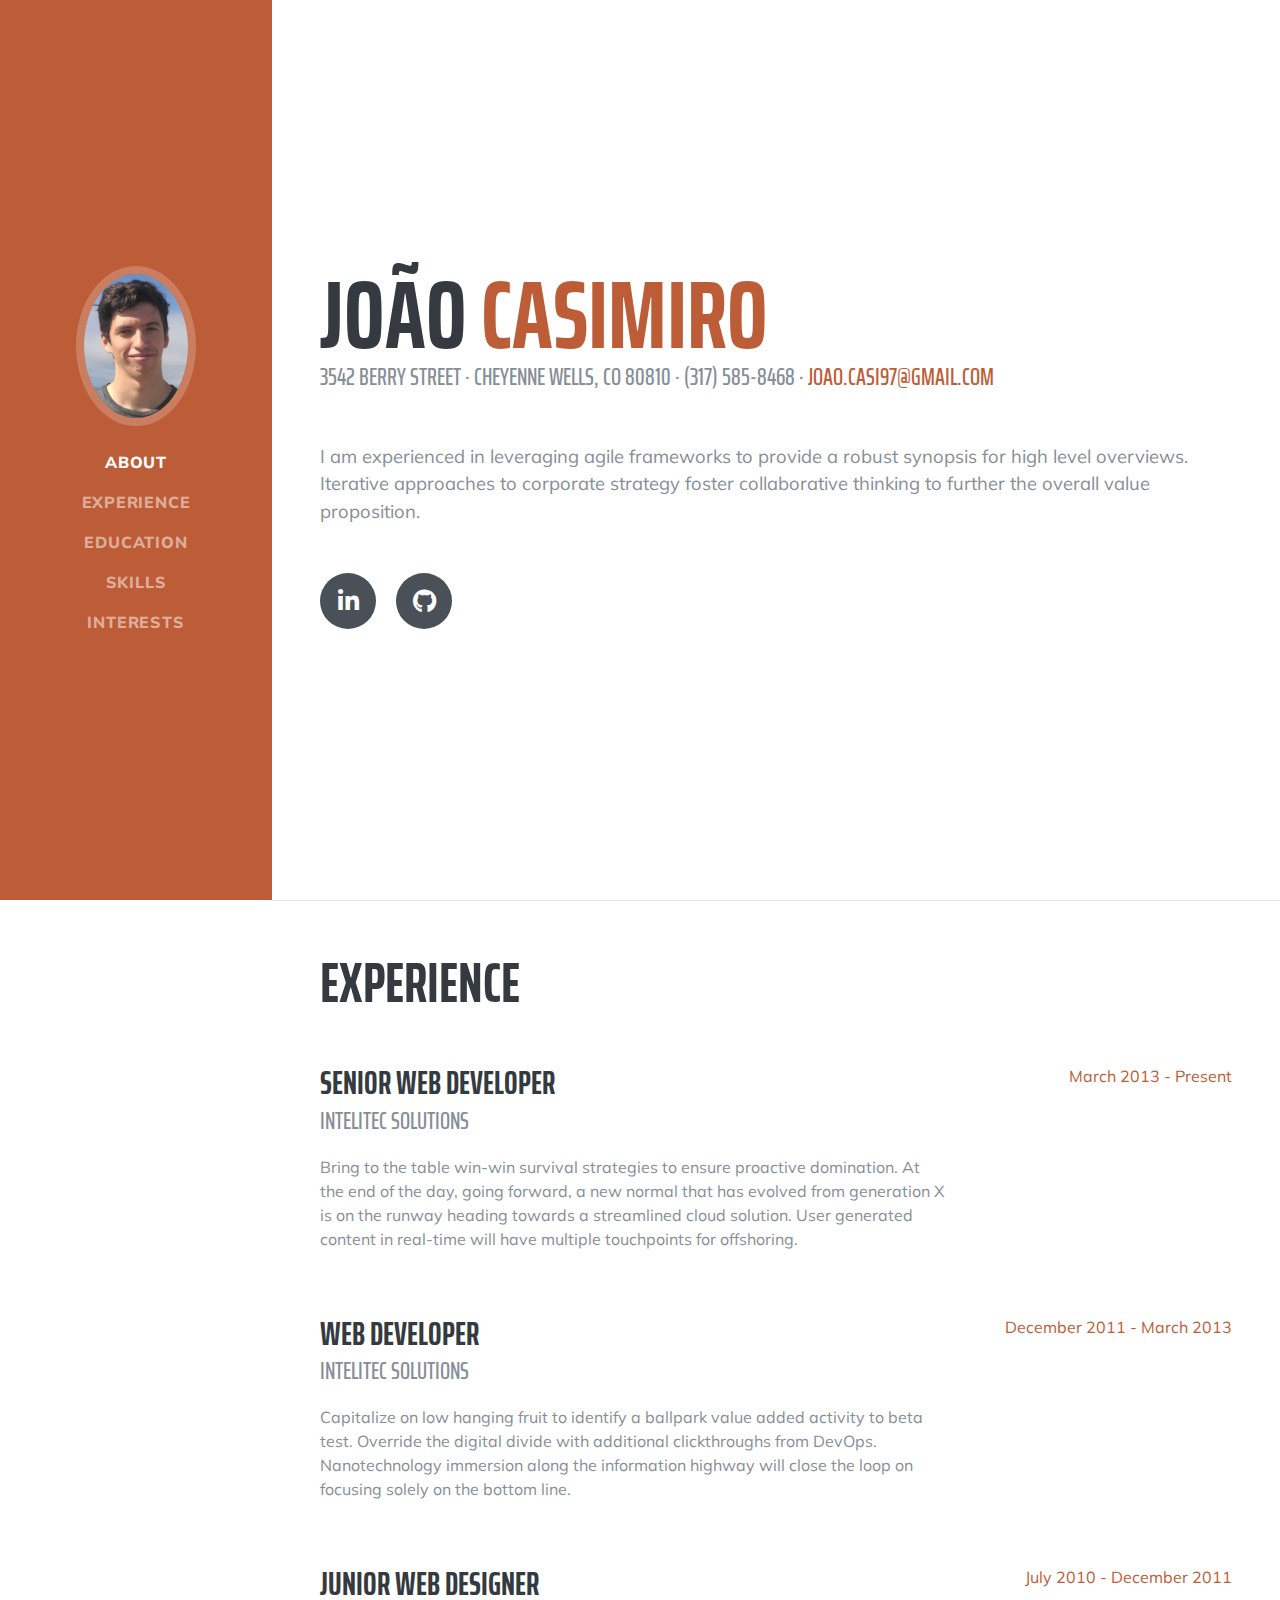
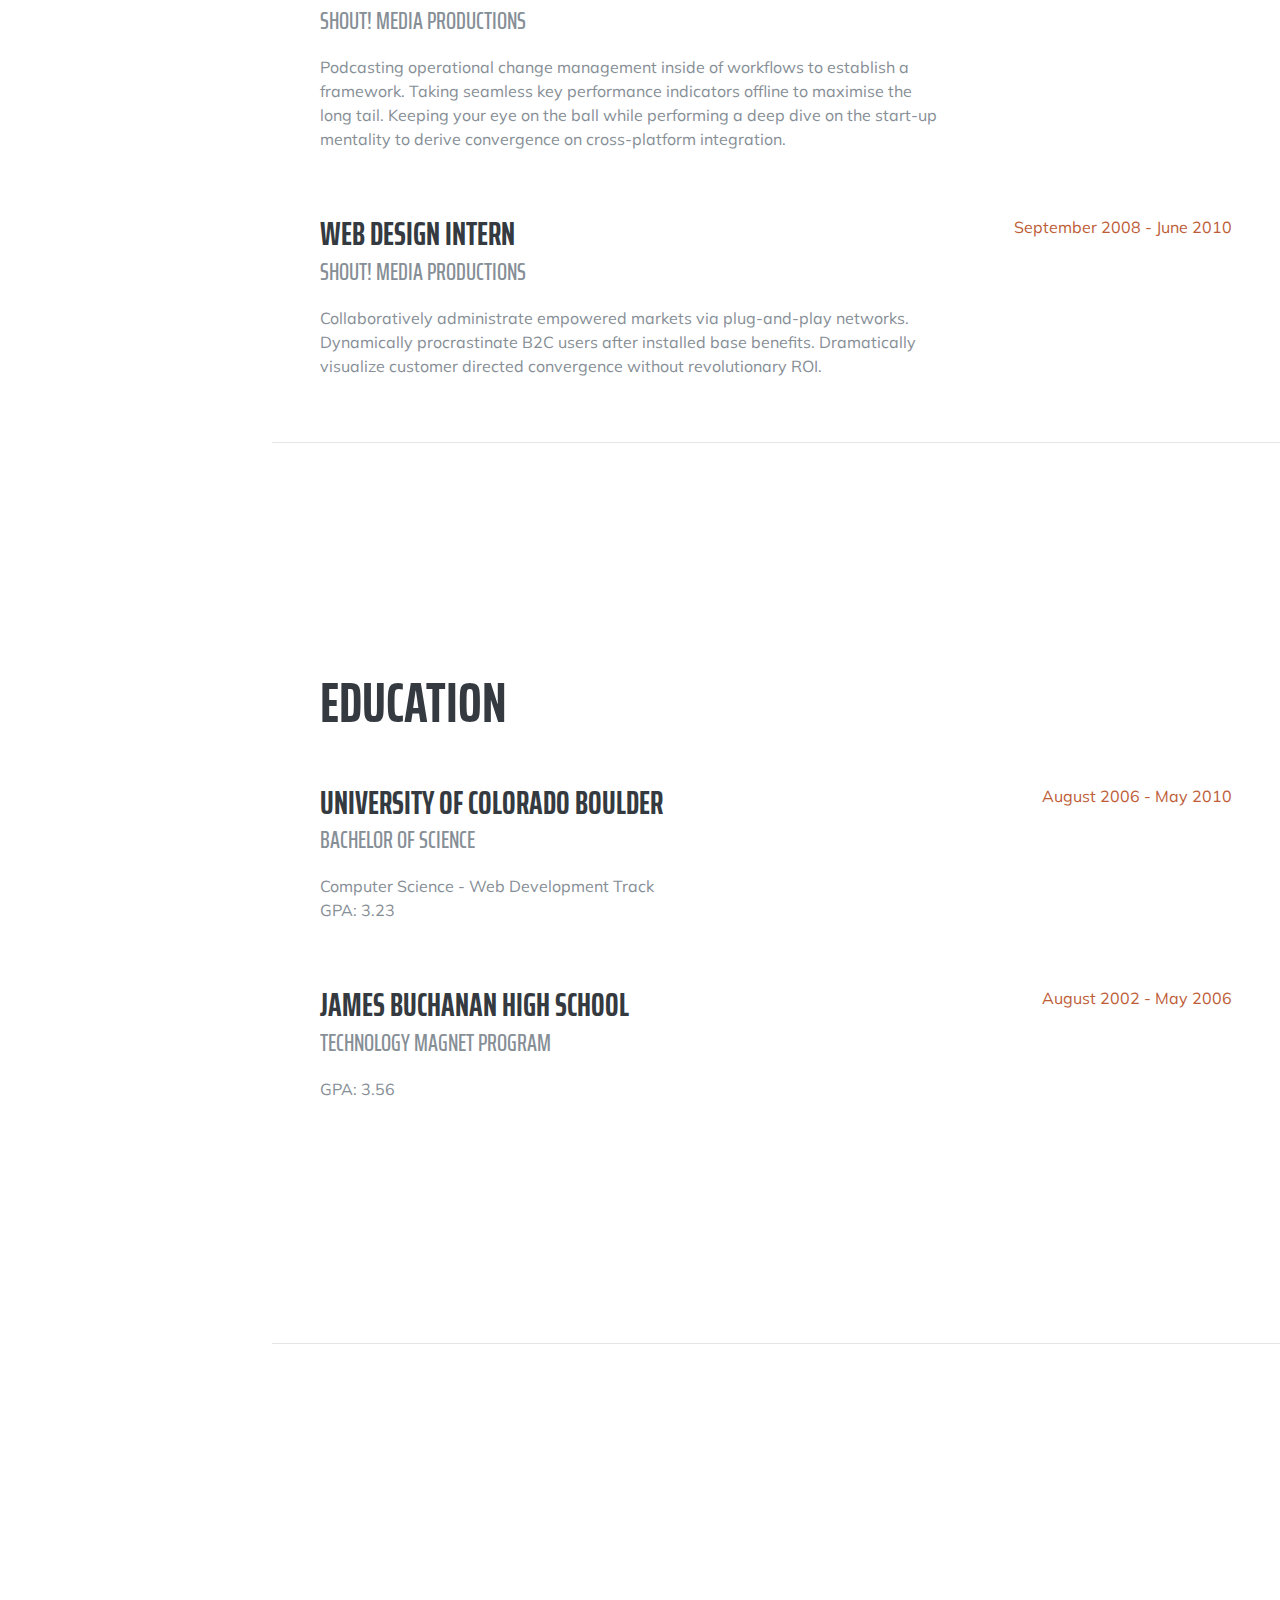
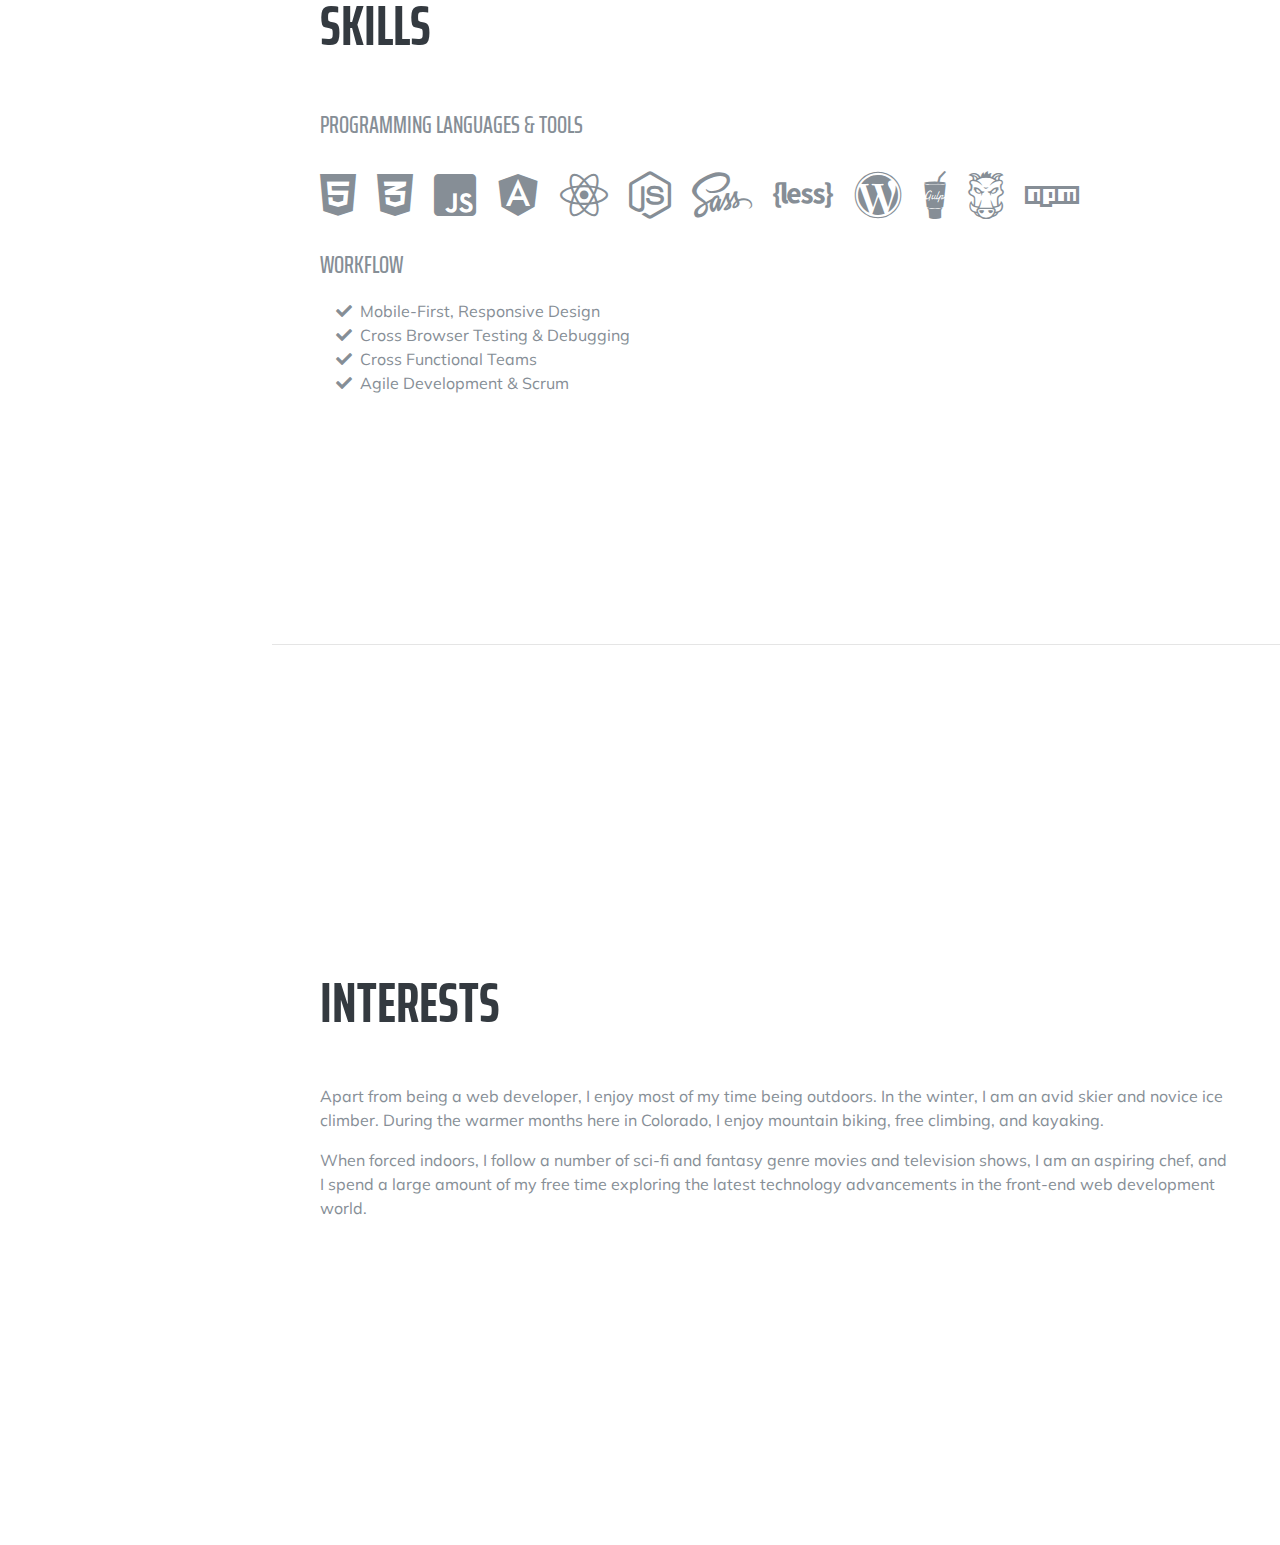
==== personalWebsite/index.html @ e72c04c9 "secçoes a manter, cores e atualizar links" ====
<!DOCTYPE html>
<html lang="en">

<head>

  <meta charset="utf-8">
  <meta name="viewport" content="width=device-width, initial-scale=1, shrink-to-fit=no">
  <meta name="description" content="Site pessoal">
  <meta name="author" content="João Casimiro">

  <title>João Casimiro</title>

  <!-- Bootstrap core CSS -->
  <link href="vendor/bootstrap/css/bootstrap.min.css" rel="stylesheet">

  <!-- Custom fonts for this template -->
  <link href="https://fonts.googleapis.com/css?family=Saira+Extra+Condensed:500,700" rel="stylesheet">
  <link href="https://fonts.googleapis.com/css?family=Muli:400,400i,800,800i" rel="stylesheet">
  <link href="vendor/fontawesome-free/css/all.min.css" rel="stylesheet">

  <!-- Custom styles for this template -->
  <link href="css/resume.css" rel="stylesheet">

</head>

<body id="page-top">

  <nav class="navbar navbar-expand-lg navbar-dark bg-primary fixed-top" id="sideNav">
    <a class="navbar-brand js-scroll-trigger" href="#page-top">
      <span class="d-block d-lg-none">João Casimiro</span>
      <span class="d-none d-lg-block">
        <img class="img-fluid img-profile rounded-circle mx-auto mb-2" src="img/profile.png" alt="imagem de perfil">
      </span>
    </a>
    <button class="navbar-toggler" type="button" data-toggle="collapse" data-target="#navbarSupportedContent" aria-controls="navbarSupportedContent" aria-expanded="false" aria-label="Toggle navigation">
      <span class="navbar-toggler-icon"></span>
    </button>
    <div class="collapse navbar-collapse" id="navbarSupportedContent">
      <ul class="navbar-nav">
        <li class="nav-item">
          <a class="nav-link js-scroll-trigger" href="#about">About</a>
        </li>
        <li class="nav-item">
          <a class="nav-link js-scroll-trigger" href="#experience">Experience</a>
        </li>
        <li class="nav-item">
          <a class="nav-link js-scroll-trigger" href="#education">Education</a>
        </li>
        <li class="nav-item">
          <a class="nav-link js-scroll-trigger" href="#skills">Skills</a>
        </li>
        <li class="nav-item">
          <a class="nav-link js-scroll-trigger" href="#interests">Interests</a>
        </li>
      </ul>
    </div>
  </nav>

  <div class="container-fluid p-0">

    <section class="resume-section p-3 p-lg-5 d-flex align-items-center" id="about">
      <div class="w-100">
        <h1 class="mb-0">João
          <span class="text-primary">Casimiro</span>
        </h1>
        <div class="subheading mb-5">3542 Berry Street · Cheyenne Wells, CO 80810 · (317) 585-8468 ·
          <a href="mailto:name@email.com">joao.casi97@gmail.com</a>
        </div>
        <p class="lead mb-5">I am experienced in leveraging agile frameworks to provide a robust synopsis for high level overviews. Iterative approaches to corporate strategy foster collaborative thinking to further the overall value proposition.</p>
        <div class="social-icons">
          <a href="https://www.linkedin.com/in/joao-casimiro/">
            <i class="fab fa-linkedin-in"></i>
          </a>
          <a href="https://github.com/JoaoAPCasimiro">
            <i class="fab fa-github"></i>
          </a>
        </div>
      </div>
    </section>

    <hr class="m-0">

    <section class="resume-section p-3 p-lg-5 d-flex justify-content-center" id="experience">
      <div class="w-100">
        <h2 class="mb-5">Experience</h2>

        <div class="resume-item d-flex flex-column flex-md-row justify-content-between mb-5">
          <div class="resume-content">
            <h3 class="mb-0">Senior Web Developer</h3>
            <div class="subheading mb-3">Intelitec Solutions</div>
            <p>Bring to the table win-win survival strategies to ensure proactive domination. At the end of the day, going forward, a new normal that has evolved from generation X is on the runway heading towards a streamlined cloud solution. User generated content in real-time will have multiple touchpoints for offshoring.</p>
          </div>
          <div class="resume-date text-md-right">
            <span class="text-primary">March 2013 - Present</span>
          </div>
        </div>

        <div class="resume-item d-flex flex-column flex-md-row justify-content-between mb-5">
          <div class="resume-content">
            <h3 class="mb-0">Web Developer</h3>
            <div class="subheading mb-3">Intelitec Solutions</div>
            <p>Capitalize on low hanging fruit to identify a ballpark value added activity to beta test. Override the digital divide with additional clickthroughs from DevOps. Nanotechnology immersion along the information highway will close the loop on focusing solely on the bottom line.</p>
          </div>
          <div class="resume-date text-md-right">
            <span class="text-primary">December 2011 - March 2013</span>
          </div>
        </div>

        <div class="resume-item d-flex flex-column flex-md-row justify-content-between mb-5">
          <div class="resume-content">
            <h3 class="mb-0">Junior Web Designer</h3>
            <div class="subheading mb-3">Shout! Media Productions</div>
            <p>Podcasting operational change management inside of workflows to establish a framework. Taking seamless key performance indicators offline to maximise the long tail. Keeping your eye on the ball while performing a deep dive on the start-up mentality to derive convergence on cross-platform integration.</p>
          </div>
          <div class="resume-date text-md-right">
            <span class="text-primary">July 2010 - December 2011</span>
          </div>
        </div>

        <div class="resume-item d-flex flex-column flex-md-row justify-content-between">
          <div class="resume-content">
            <h3 class="mb-0">Web Design Intern</h3>
            <div class="subheading mb-3">Shout! Media Productions</div>
            <p>Collaboratively administrate empowered markets via plug-and-play networks. Dynamically procrastinate B2C users after installed base benefits. Dramatically visualize customer directed convergence without revolutionary ROI.</p>
          </div>
          <div class="resume-date text-md-right">
            <span class="text-primary">September 2008 - June 2010</span>
          </div>
        </div>

      </div>

    </section>

    <hr class="m-0">

    <section class="resume-section p-3 p-lg-5 d-flex align-items-center" id="education">
      <div class="w-100">
        <h2 class="mb-5">Education</h2>

        <div class="resume-item d-flex flex-column flex-md-row justify-content-between mb-5">
          <div class="resume-content">
            <h3 class="mb-0">University of Colorado Boulder</h3>
            <div class="subheading mb-3">Bachelor of Science</div>
            <div>Computer Science - Web Development Track</div>
            <p>GPA: 3.23</p>
          </div>
          <div class="resume-date text-md-right">
            <span class="text-primary">August 2006 - May 2010</span>
          </div>
        </div>

        <div class="resume-item d-flex flex-column flex-md-row justify-content-between">
          <div class="resume-content">
            <h3 class="mb-0">James Buchanan High School</h3>
            <div class="subheading mb-3">Technology Magnet Program</div>
            <p>GPA: 3.56</p>
          </div>
          <div class="resume-date text-md-right">
            <span class="text-primary">August 2002 - May 2006</span>
          </div>
        </div>

      </div>
    </section>

    <hr class="m-0">

    <section class="resume-section p-3 p-lg-5 d-flex align-items-center" id="skills">
      <div class="w-100">
        <h2 class="mb-5">Skills</h2>

        <div class="subheading mb-3">Programming Languages &amp; Tools</div>
        <ul class="list-inline dev-icons">
          <li class="list-inline-item">
            <i class="fab fa-html5"></i>
          </li>
          <li class="list-inline-item">
            <i class="fab fa-css3-alt"></i>
          </li>
          <li class="list-inline-item">
            <i class="fab fa-js-square"></i>
          </li>
          <li class="list-inline-item">
            <i class="fab fa-angular"></i>
          </li>
          <li class="list-inline-item">
            <i class="fab fa-react"></i>
          </li>
          <li class="list-inline-item">
            <i class="fab fa-node-js"></i>
          </li>
          <li class="list-inline-item">
            <i class="fab fa-sass"></i>
          </li>
          <li class="list-inline-item">
            <i class="fab fa-less"></i>
          </li>
          <li class="list-inline-item">
            <i class="fab fa-wordpress"></i>
          </li>
          <li class="list-inline-item">
            <i class="fab fa-gulp"></i>
          </li>
          <li class="list-inline-item">
            <i class="fab fa-grunt"></i>
          </li>
          <li class="list-inline-item">
            <i class="fab fa-npm"></i>
          </li>
        </ul>

        <div class="subheading mb-3">Workflow</div>
        <ul class="fa-ul mb-0">
          <li>
            <i class="fa-li fa fa-check"></i>
            Mobile-First, Responsive Design</li>
          <li>
            <i class="fa-li fa fa-check"></i>
            Cross Browser Testing &amp; Debugging</li>
          <li>
            <i class="fa-li fa fa-check"></i>
            Cross Functional Teams</li>
          <li>
            <i class="fa-li fa fa-check"></i>
            Agile Development &amp; Scrum</li>
        </ul>
      </div>
    </section>

    <hr class="m-0">

    <section class="resume-section p-3 p-lg-5 d-flex align-items-center" id="interests">
      <div class="w-100">
        <h2 class="mb-5">Interests</h2>
        <p>Apart from being a web developer, I enjoy most of my time being outdoors. In the winter, I am an avid skier and novice ice climber. During the warmer months here in Colorado, I enjoy mountain biking, free climbing, and kayaking.</p>
        <p class="mb-0">When forced indoors, I follow a number of sci-fi and fantasy genre movies and television shows, I am an aspiring chef, and I spend a large amount of my free time exploring the latest technology advancements in the front-end web development world.</p>
      </div>
    </section>

    

  </div>

  <!-- Bootstrap core JavaScript -->
  <script src="vendor/jquery/jquery.min.js"></script>
  <script src="vendor/bootstrap/js/bootstrap.bundle.min.js"></script>

  <!-- Plugin JavaScript -->
  <script src="vendor/jquery-easing/jquery.easing.min.js"></script>

  <!-- Custom scripts for this template -->
  <script src="js/resume.min.js"></script>

</body>

</html>
---- personalWebsite/css/resume.css ----
/*!
 * Start Bootstrap - Resume v5.0.8 (https://startbootstrap.com/template-overviews/resume)
 * Copyright 2013-2019 Start Bootstrap
 * Licensed under MIT (https://github.com/BlackrockDigital/startbootstrap-resume/blob/master/LICENSE)
 */

body {
  font-family: 'Muli', -apple-system, BlinkMacSystemFont, 'Segoe UI', Roboto, 'Helvetica Neue', Arial, sans-serif, 'Apple Color Emoji', 'Segoe UI Emoji', 'Segoe UI Symbol', 'Noto Color Emoji';
  padding-top: 54px;
  color: #868e96;
}

@media (min-width: 992px) {
  body {
    padding-top: 0;
    padding-left: 17rem;
  }
}

h1,
h2,
h3,
h4,
h5,
h6 {
  font-family: 'Saira Extra Condensed', -apple-system, BlinkMacSystemFont, 'Segoe UI', Roboto, 'Helvetica Neue', Arial, sans-serif, 'Apple Color Emoji', 'Segoe UI Emoji', 'Segoe UI Symbol', 'Noto Color Emoji';
  font-weight: 700;
  text-transform: uppercase;
  color: #343a40;
}

h1 {
  font-size: 6rem;
  line-height: 5.5rem;
}

h2 {
  font-size: 3.5rem;
}

h3 {
  font-size: 2rem;
}

p.lead {
  font-size: 1.15rem;
  font-weight: 400;
}

.subheading {
  text-transform: uppercase;
  font-weight: 500;
  font-family: 'Saira Extra Condensed', -apple-system, BlinkMacSystemFont, 'Segoe UI', Roboto, 'Helvetica Neue', Arial, sans-serif, 'Apple Color Emoji', 'Segoe UI Emoji', 'Segoe UI Symbol', 'Noto Color Emoji';
  font-size: 1.5rem;
}

.social-icons a {
  display: inline-block;
  height: 3.5rem;
  width: 3.5rem;
  background-color: #495057;
  color: #fff !important;
  border-radius: 100%;
  text-align: center;
  font-size: 1.5rem;
  line-height: 3.5rem;
  margin-right: 1rem;
}

.social-icons a:last-child {
  margin-right: 0;
}

.social-icons a:hover {
  background-color: #84B07F;
}

.dev-icons {
  font-size: 3rem;
}

.dev-icons .list-inline-item i:hover {
  color: #BD5D38;
}

#sideNav .navbar-nav .nav-item .nav-link {
  font-weight: 800;
  letter-spacing: 0.05rem;
  text-transform: uppercase;
}

#sideNav .navbar-toggler:focus {
  outline-color: #d48a6e;
}

@media (min-width: 992px) {
  #sideNav {
    text-align: center;
    position: fixed;
    top: 0;
    left: 0;
    display: flex;
    flex-direction: column;
    width: 17rem;
    height: 100vh;
  }
  #sideNav .navbar-brand {
    display: flex;
    margin: auto auto 0;
    padding: 0.5rem;
  }
  #sideNav .navbar-brand .img-profile {
    max-width: 10rem;
    max-height: 10rem;
    border: 0.5rem solid rgba(255, 255, 255, 0.2);
  }
  #sideNav .navbar-collapse {
    display: flex;
    align-items: flex-start;
    flex-grow: 0;
    width: 100%;
    margin-bottom: auto;
  }
  #sideNav .navbar-collapse .navbar-nav {
    flex-direction: column;
    width: 100%;
  }
  #sideNav .navbar-collapse .navbar-nav .nav-item {
    display: block;
  }
  #sideNav .navbar-collapse .navbar-nav .nav-item .nav-link {
    display: block;
  }
}

section.resume-section {
  padding-top: 5rem !important;
  padding-bottom: 5rem !important;
  max-width: 75rem;
}

section.resume-section .resume-item .resume-date {
  min-width: none;
}

@media (min-width: 768px) {
  section.resume-section {
    min-height: 100vh;
  }
  section.resume-section .resume-item .resume-date {
    min-width: 18rem;
  }
}

@media (min-width: 992px) {
  section.resume-section {
    padding-top: 3rem !important;
    padding-bottom: 3rem !important;
  }
}

.bg-primary {
  background-color: #BD5D38 !important;
}

.text-primary {
  color: #BD5D38 !important;
}

a {
  color: #BD5D38;
}

a:hover, a:focus, a:active {
  color: #824027;
}
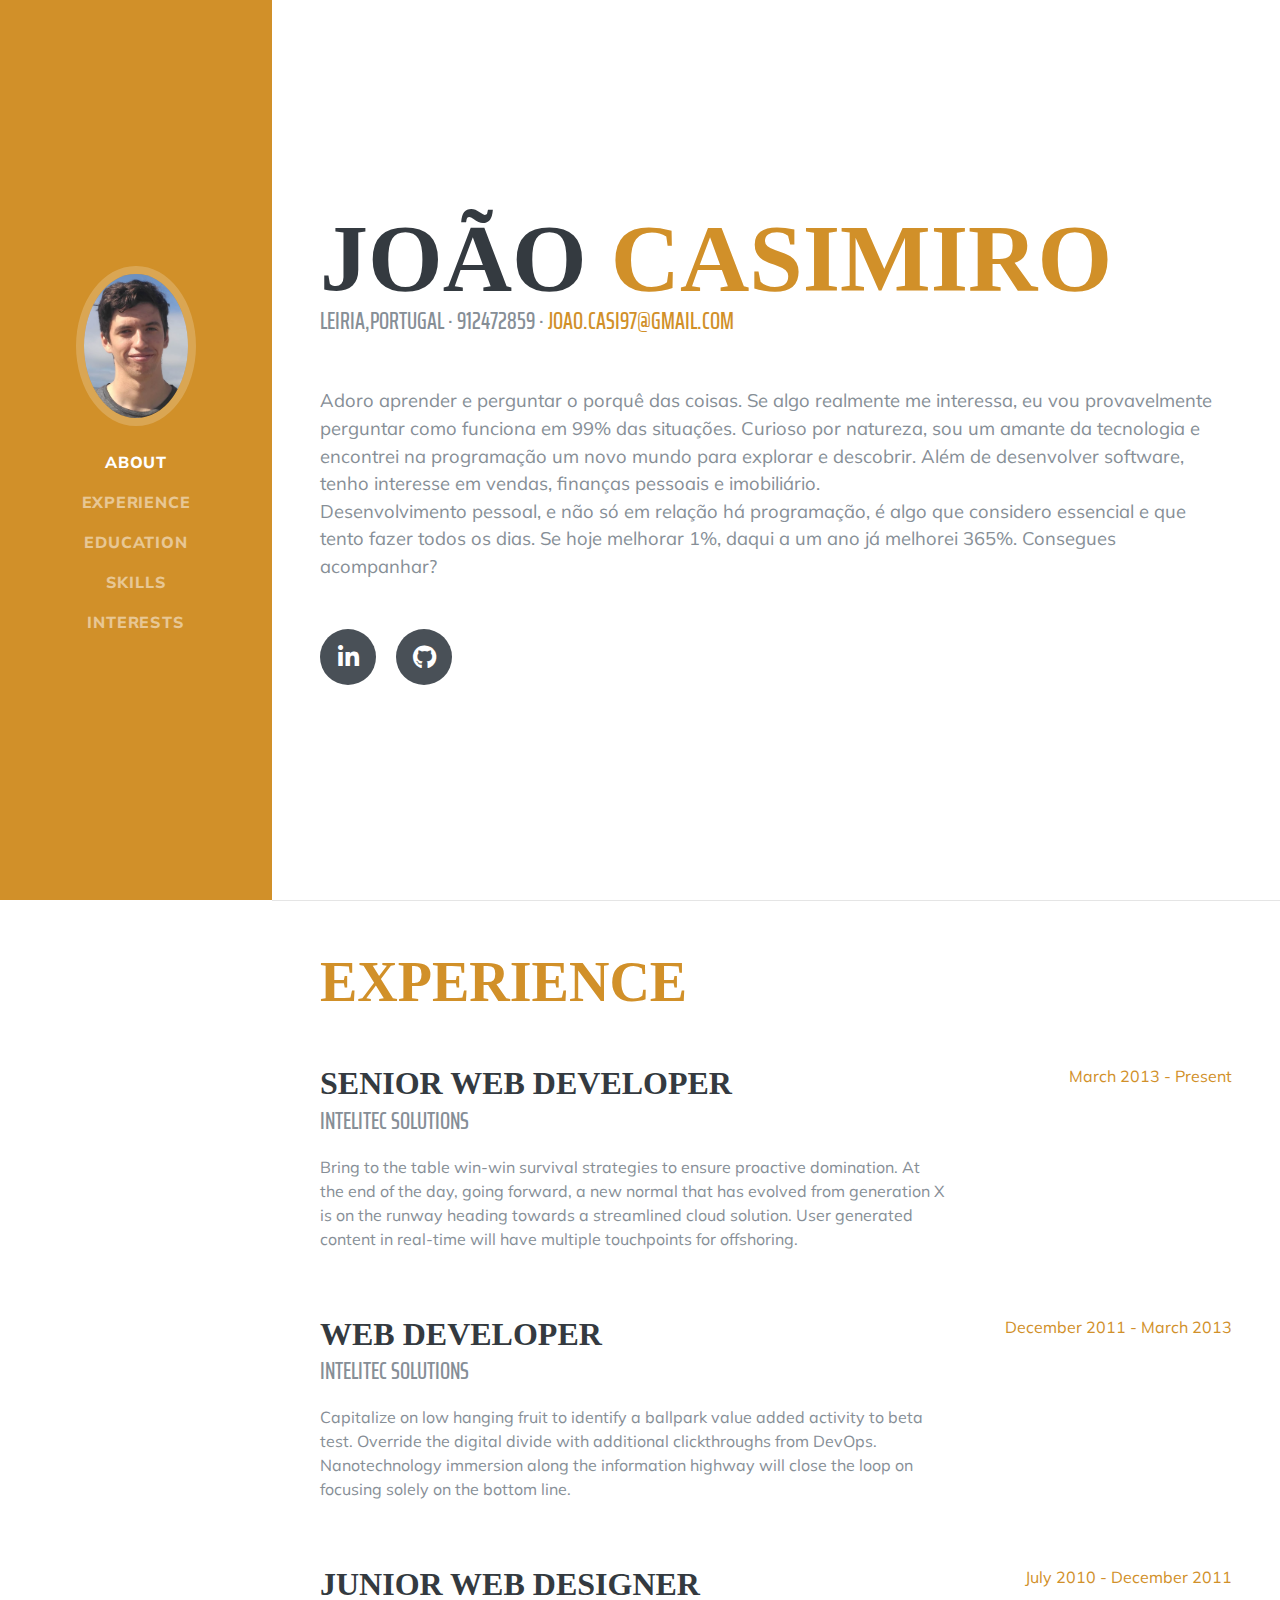
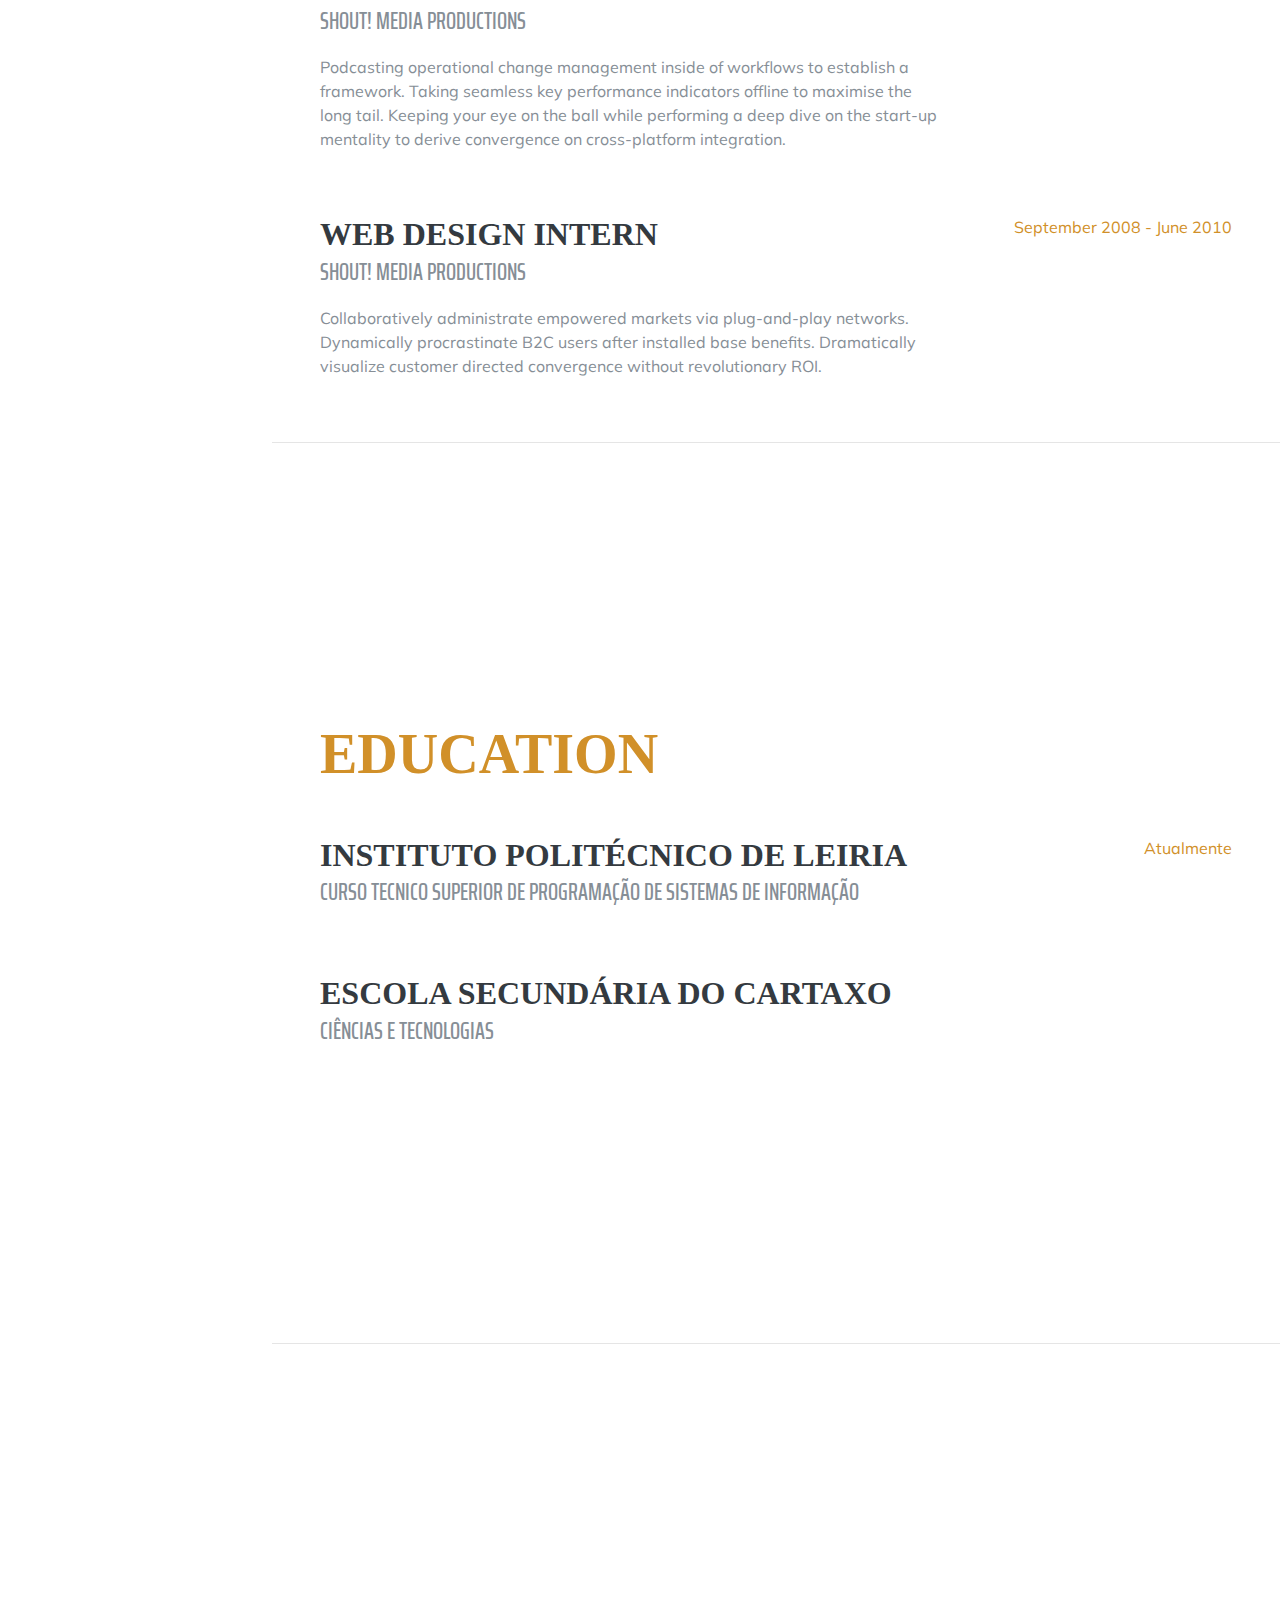
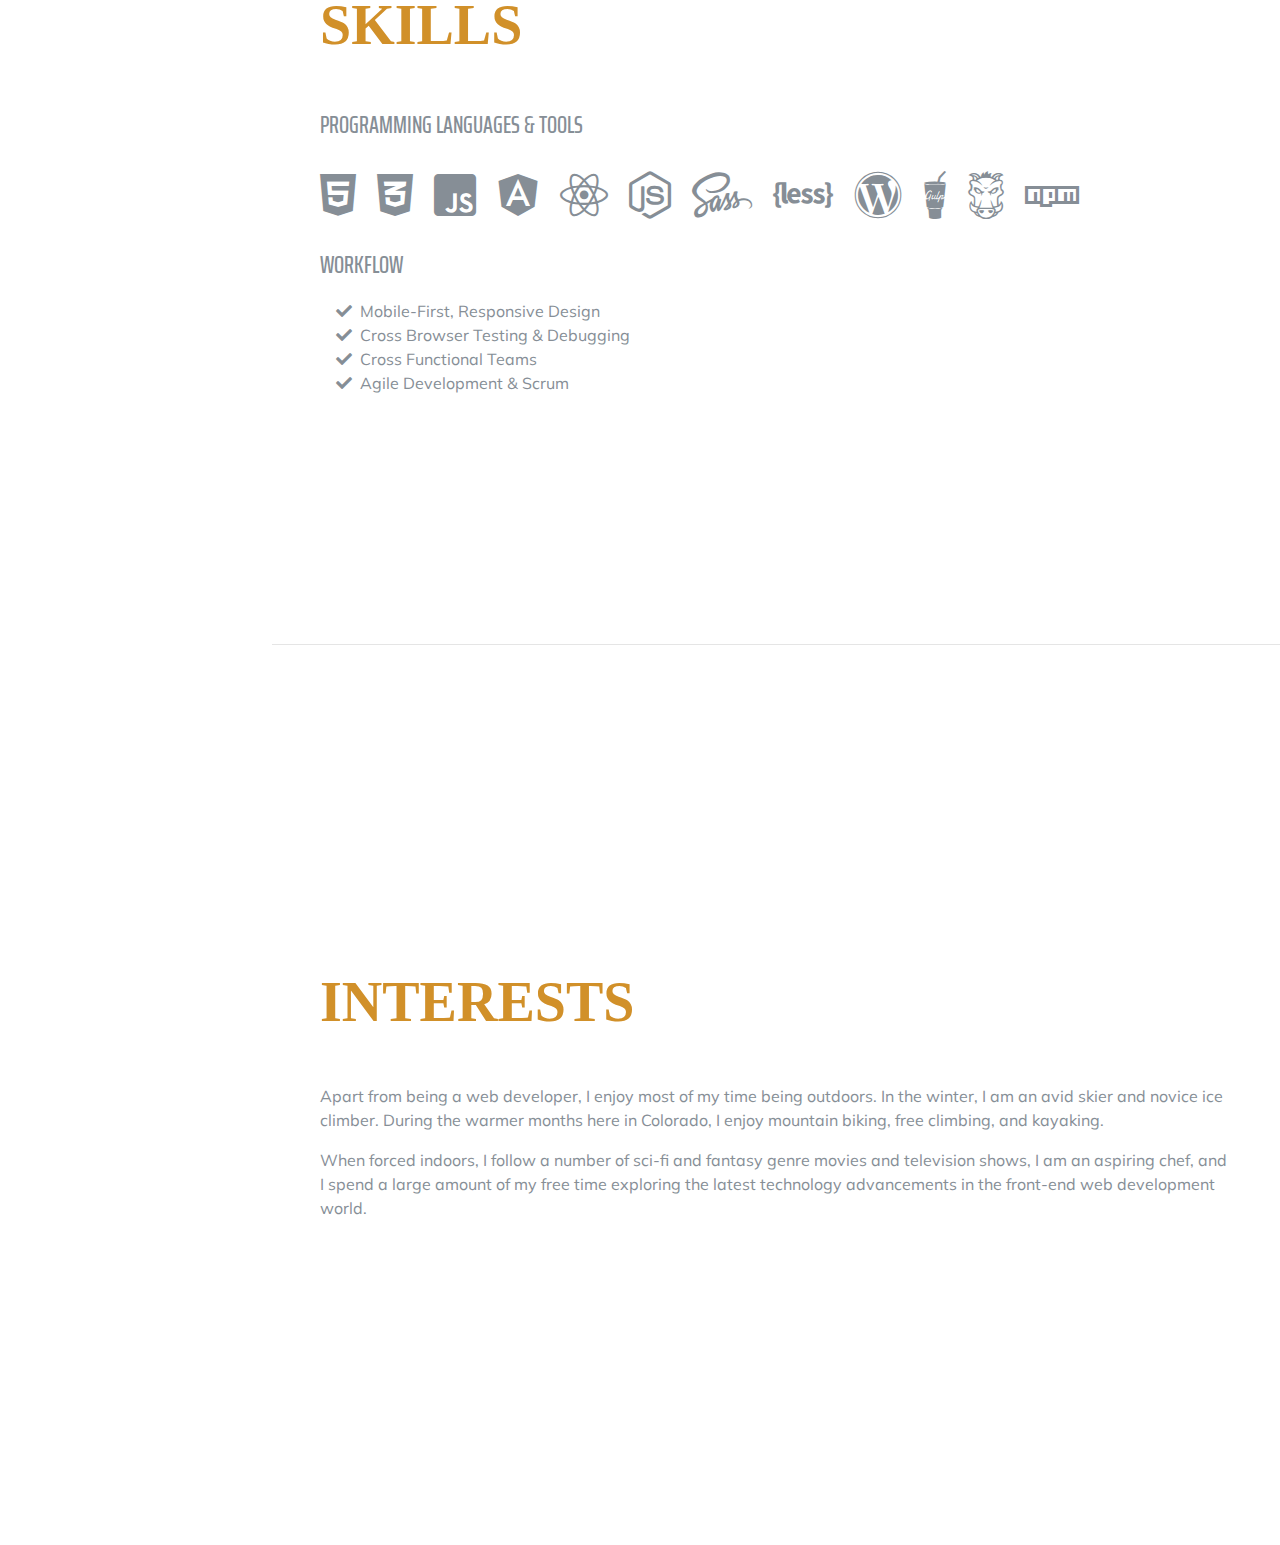
==== commit 350edf38: "pequenas alterações" ====
--- a/personalWebsite/index.html
+++ b/personalWebsite/index.html
@@ -63,10 +63,14 @@
         <h1 class="mb-0">João
           <span class="text-primary">Casimiro</span>
         </h1>
-        <div class="subheading mb-5">3542 Berry Street · Cheyenne Wells, CO 80810 · (317) 585-8468 ·
+        <div class="subheading mb-5">Leiria,Portugal · 912472859 ·
           <a href="mailto:name@email.com">joao.casi97@gmail.com</a>
         </div>
-        <p class="lead mb-5">I am experienced in leveraging agile frameworks to provide a robust synopsis for high level overviews. Iterative approaches to corporate strategy foster collaborative thinking to further the overall value proposition.</p>
+        <p class="lead mb-5">Adoro aprender e perguntar o porquê das coisas. Se algo realmente me interessa, eu vou provavelmente perguntar como funciona em 99% das situações.  
+          Curioso por natureza, sou um amante da tecnologia e encontrei na programação um novo mundo para explorar e descobrir. Além de desenvolver software, tenho interesse em vendas, 
+          finanças pessoais e imobiliário. <br> Desenvolvimento pessoal, e não só em relação há programação, é algo que considero essencial e que tento fazer todos os dias.
+
+          Se hoje melhorar 1%, daqui a um ano já melhorei 365%. Consegues acompanhar?</p>
         <div class="social-icons">
           <a href="https://www.linkedin.com/in/joao-casimiro/">
             <i class="fab fa-linkedin-in"></i>
@@ -140,24 +144,18 @@
 
         <div class="resume-item d-flex flex-column flex-md-row justify-content-between mb-5">
           <div class="resume-content">
-            <h3 class="mb-0">University of Colorado Boulder</h3>
-            <div class="subheading mb-3">Bachelor of Science</div>
-            <div>Computer Science - Web Development Track</div>
-            <p>GPA: 3.23</p>
-          </div>
-          <div class="resume-date text-md-right">
-            <span class="text-primary">August 2006 - May 2010</span>
+            <h3 class="mb-0">Instituto Politécnico de Leiria</h3>
+            <div class="subheading mb-3">Curso tecnico superior de Programação de Sistemas de Informação</div>
+          </div>
+          <div class="resume-date text-md-right">
+            <span class="text-primary">Atualmente</span>
           </div>
         </div>
 
         <div class="resume-item d-flex flex-column flex-md-row justify-content-between">
           <div class="resume-content">
-            <h3 class="mb-0">James Buchanan High School</h3>
-            <div class="subheading mb-3">Technology Magnet Program</div>
-            <p>GPA: 3.56</p>
-          </div>
-          <div class="resume-date text-md-right">
-            <span class="text-primary">August 2002 - May 2006</span>
+            <h3 class="mb-0">Escola Secundária do Cartaxo</h3>
+            <div class="subheading mb-3">Ciências e tecnologias</div>
           </div>
         </div>
 
--- a/personalWebsite/css/resume.css
+++ b/personalWebsite/css/resume.css
@@ -23,7 +23,7 @@
 h4,
 h5,
 h6 {
-  font-family: 'Saira Extra Condensed', -apple-system, BlinkMacSystemFont, 'Segoe UI', Roboto, 'Helvetica Neue', Arial, sans-serif, 'Apple Color Emoji', 'Segoe UI Emoji', 'Segoe UI Symbol', 'Noto Color Emoji';
+  font-family: 'Times New Roman', -apple-system, BlinkMacSystemFont, 'Segoe UI', Roboto, 'Helvetica Neue', Arial, sans-serif, 'Apple Color Emoji', 'Segoe UI Emoji', 'Segoe UI Symbol', 'Noto Color Emoji';
   font-weight: 700;
   text-transform: uppercase;
   color: #343a40;
@@ -36,6 +36,7 @@
 
 h2 {
   font-size: 3.5rem;
+  color: #D19029;
 }
 
 h3 {
@@ -160,15 +161,15 @@
 }
 
 .bg-primary {
-  background-color: #BD5D38 !important;
+  background-color: #D19029 !important;
 }
 
 .text-primary {
-  color: #BD5D38 !important;
+  color: #D19029 !important;
 }
 
 a {
-  color: #BD5D38;
+  color: #D19029;
 }
 
 a:hover, a:focus, a:active {
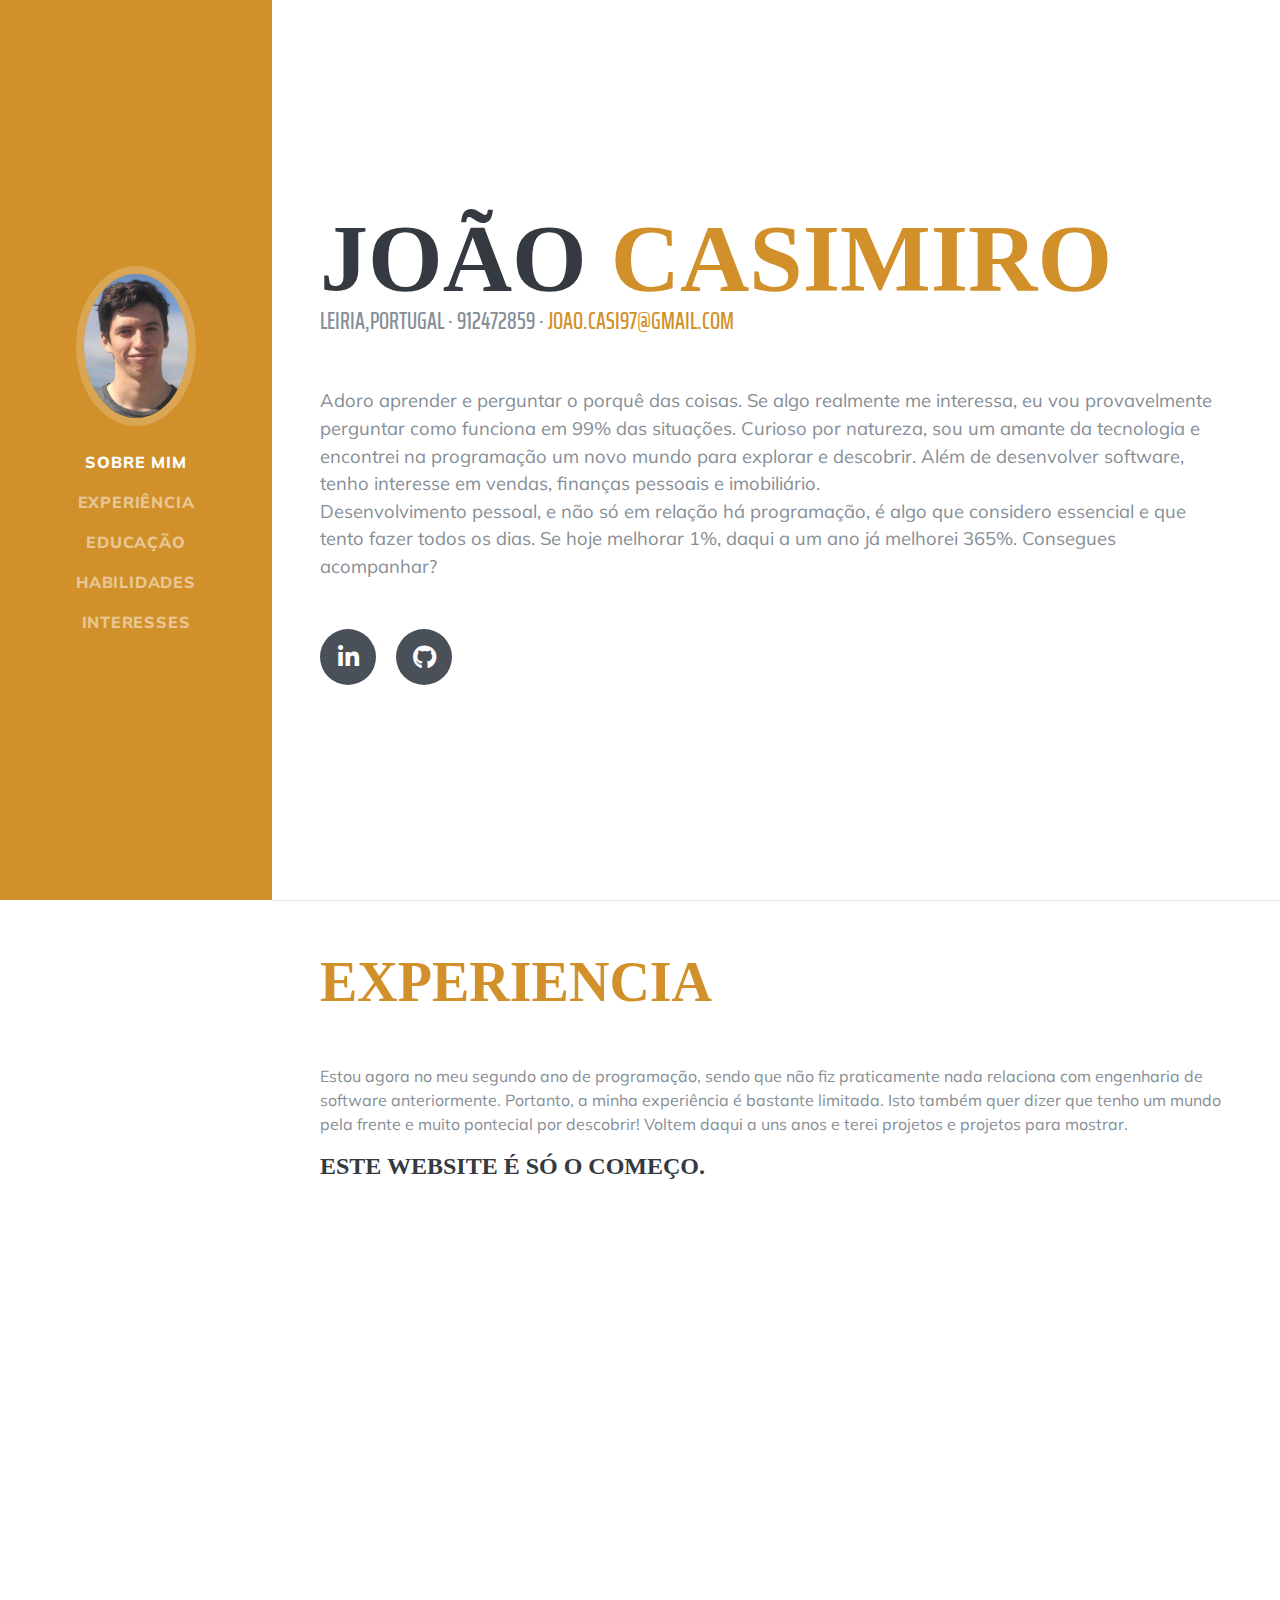
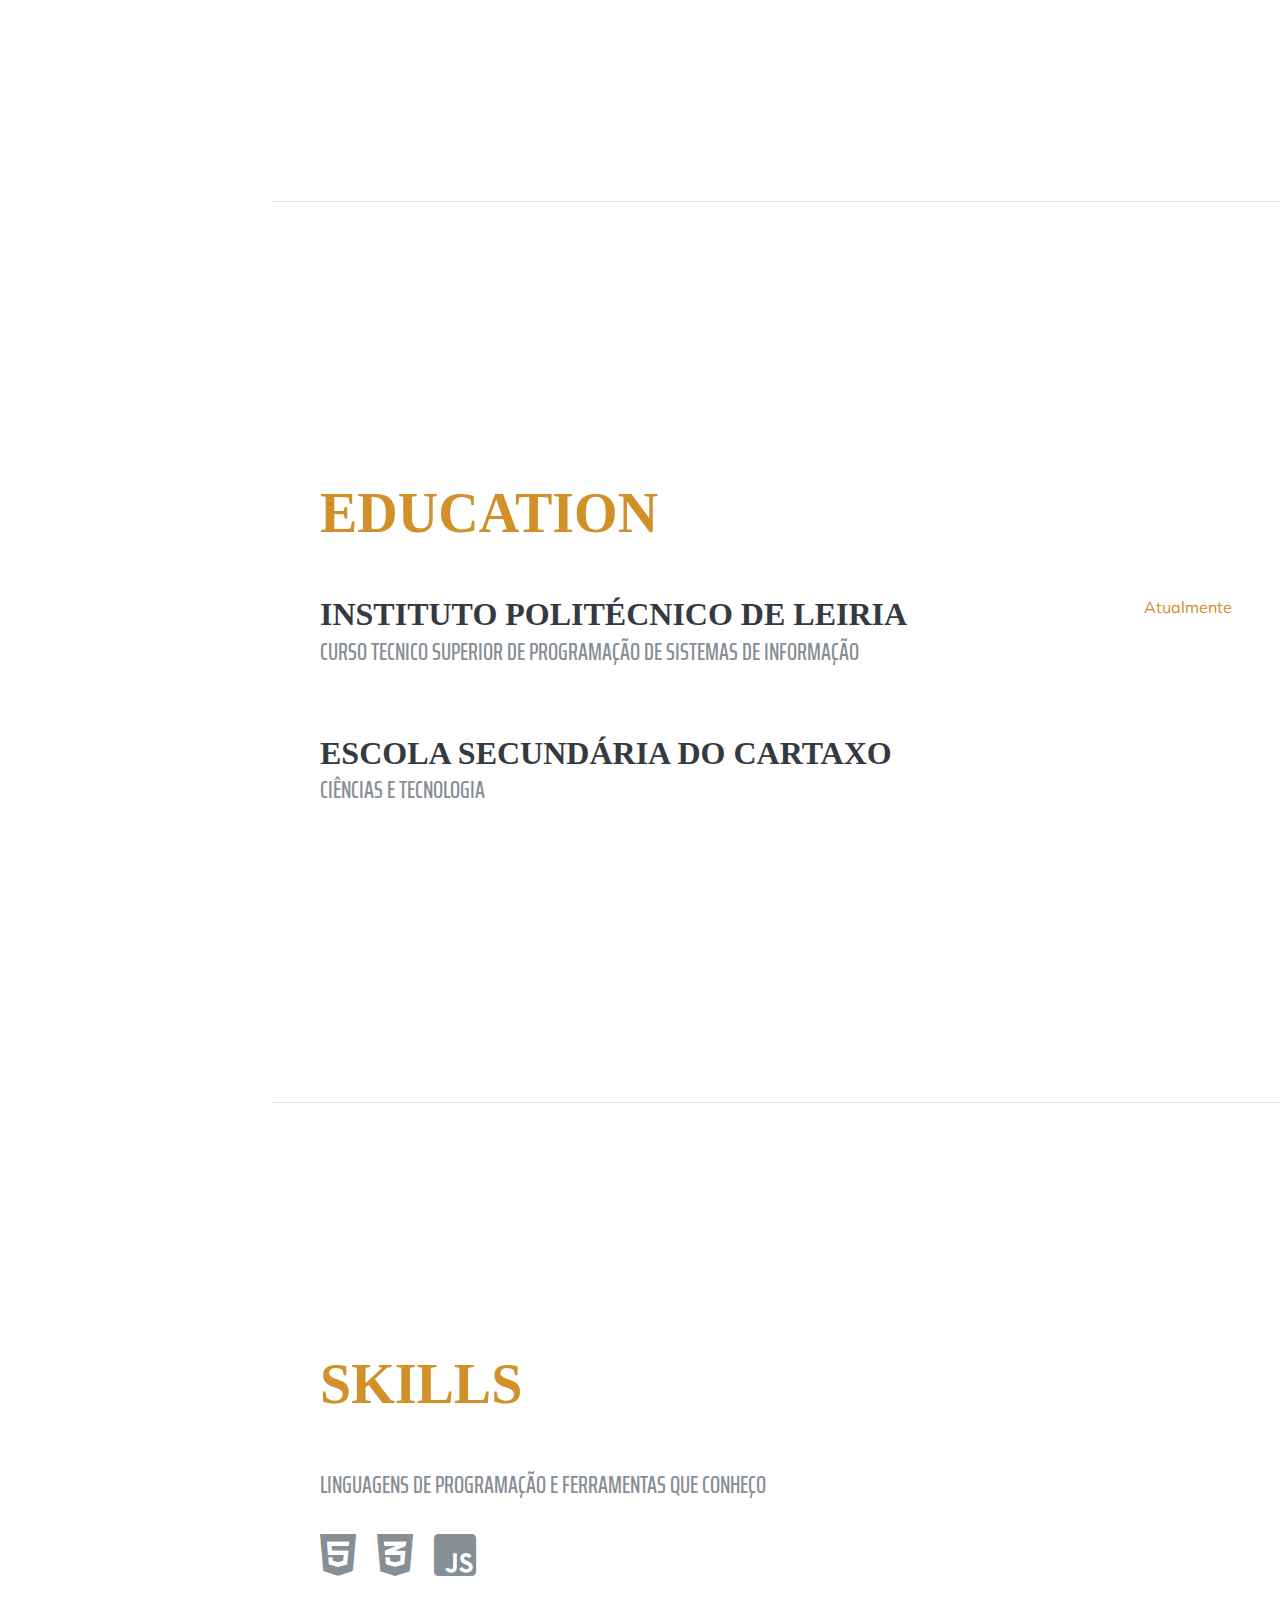
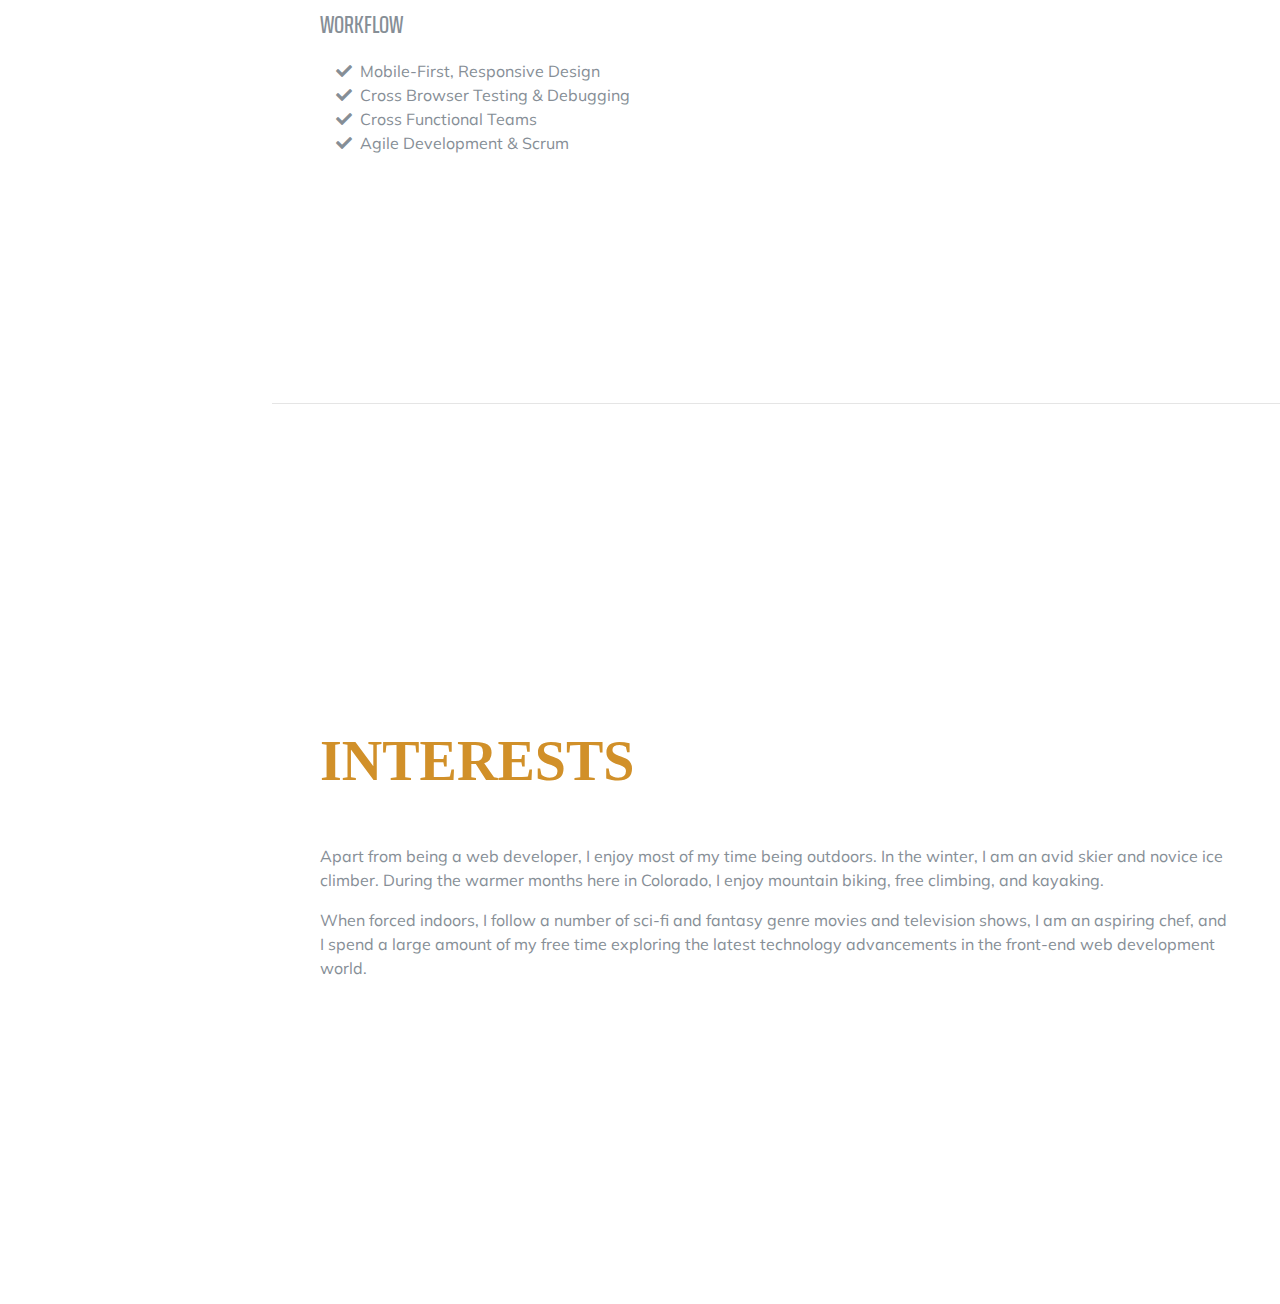
==== commit 1ad3a52f: "slowly but surely" ====
--- a/personalWebsite/index.html
+++ b/personalWebsite/index.html
@@ -38,19 +38,19 @@
     <div class="collapse navbar-collapse" id="navbarSupportedContent">
       <ul class="navbar-nav">
         <li class="nav-item">
-          <a class="nav-link js-scroll-trigger" href="#about">About</a>
-        </li>
-        <li class="nav-item">
-          <a class="nav-link js-scroll-trigger" href="#experience">Experience</a>
-        </li>
-        <li class="nav-item">
-          <a class="nav-link js-scroll-trigger" href="#education">Education</a>
-        </li>
-        <li class="nav-item">
-          <a class="nav-link js-scroll-trigger" href="#skills">Skills</a>
-        </li>
-        <li class="nav-item">
-          <a class="nav-link js-scroll-trigger" href="#interests">Interests</a>
+          <a class="nav-link js-scroll-trigger" href="#about">Sobre mim</a>
+        </li>
+        <li class="nav-item">
+          <a class="nav-link js-scroll-trigger" href="#experience">Experiência</a>
+        </li>
+        <li class="nav-item">
+          <a class="nav-link js-scroll-trigger" href="#education">Educação</a>
+        </li>
+        <li class="nav-item">
+          <a class="nav-link js-scroll-trigger" href="#skills">Habilidades</a>
+        </li>
+        <li class="nav-item">
+          <a class="nav-link js-scroll-trigger" href="#interests">Interesses</a>
         </li>
       </ul>
     </div>
@@ -66,8 +66,8 @@
         <div class="subheading mb-5">Leiria,Portugal · 912472859 ·
           <a href="mailto:name@email.com">joao.casi97@gmail.com</a>
         </div>
-        <p class="lead mb-5">Adoro aprender e perguntar o porquê das coisas. Se algo realmente me interessa, eu vou provavelmente perguntar como funciona em 99% das situações.  
-          Curioso por natureza, sou um amante da tecnologia e encontrei na programação um novo mundo para explorar e descobrir. Além de desenvolver software, tenho interesse em vendas, 
+        <p class="lead mb-5">Adoro aprender e perguntar o porquê das coisas. Se algo realmente me interessa, eu vou provavelmente perguntar como funciona em 99% das situações.
+          Curioso por natureza, sou um amante da tecnologia e encontrei na programação um novo mundo para explorar e descobrir. Além de desenvolver software, tenho interesse em vendas,
           finanças pessoais e imobiliário. <br> Desenvolvimento pessoal, e não só em relação há programação, é algo que considero essencial e que tento fazer todos os dias.
 
           Se hoje melhorar 1%, daqui a um ano já melhorei 365%. Consegues acompanhar?</p>
@@ -86,51 +86,32 @@
 
     <section class="resume-section p-3 p-lg-5 d-flex justify-content-center" id="experience">
       <div class="w-100">
-        <h2 class="mb-5">Experience</h2>
+        <h2 class="mb-5">Experiencia</h2>
 
         <div class="resume-item d-flex flex-column flex-md-row justify-content-between mb-5">
           <div class="resume-content">
-            <h3 class="mb-0">Senior Web Developer</h3>
-            <div class="subheading mb-3">Intelitec Solutions</div>
-            <p>Bring to the table win-win survival strategies to ensure proactive domination. At the end of the day, going forward, a new normal that has evolved from generation X is on the runway heading towards a streamlined cloud solution. User generated content in real-time will have multiple touchpoints for offshoring.</p>
-          </div>
-          <div class="resume-date text-md-right">
-            <span class="text-primary">March 2013 - Present</span>
-          </div>
-        </div>
-
-        <div class="resume-item d-flex flex-column flex-md-row justify-content-between mb-5">
-          <div class="resume-content">
-            <h3 class="mb-0">Web Developer</h3>
-            <div class="subheading mb-3">Intelitec Solutions</div>
-            <p>Capitalize on low hanging fruit to identify a ballpark value added activity to beta test. Override the digital divide with additional clickthroughs from DevOps. Nanotechnology immersion along the information highway will close the loop on focusing solely on the bottom line.</p>
-          </div>
-          <div class="resume-date text-md-right">
-            <span class="text-primary">December 2011 - March 2013</span>
-          </div>
-        </div>
-
-        <div class="resume-item d-flex flex-column flex-md-row justify-content-between mb-5">
-          <div class="resume-content">
-            <h3 class="mb-0">Junior Web Designer</h3>
-            <div class="subheading mb-3">Shout! Media Productions</div>
-            <p>Podcasting operational change management inside of workflows to establish a framework. Taking seamless key performance indicators offline to maximise the long tail. Keeping your eye on the ball while performing a deep dive on the start-up mentality to derive convergence on cross-platform integration.</p>
-          </div>
-          <div class="resume-date text-md-right">
-            <span class="text-primary">July 2010 - December 2011</span>
-          </div>
-        </div>
-
+            <p> Estou agora no meu segundo ano de programação, sendo que não fiz praticamente nada relaciona com engenharia de software anteriormente. Portanto, a minha experiência é bastante limitada.
+                Isto também quer dizer que tenho um mundo pela frente e muito pontecial por descobrir!
+                Voltem daqui a uns anos e terei projetos e projetos para mostrar.
+            </p>
+            <h4>Este website é só o começo.</h4>
+          </div>
+        </div>
+
+        <!--
+        para nao perder a <template
+        </template>
         <div class="resume-item d-flex flex-column flex-md-row justify-content-between">
           <div class="resume-content">
             <h3 class="mb-0">Web Design Intern</h3>
             <div class="subheading mb-3">Shout! Media Productions</div>
-            <p>Collaboratively administrate empowered markets via plug-and-play networks. Dynamically procrastinate B2C users after installed base benefits. Dramatically visualize customer directed convergence without revolutionary ROI.</p>
+            <p>texto</p>
           </div>
           <div class="resume-date text-md-right">
             <span class="text-primary">September 2008 - June 2010</span>
           </div>
         </div>
+      -->
 
       </div>
 
@@ -155,7 +136,7 @@
         <div class="resume-item d-flex flex-column flex-md-row justify-content-between">
           <div class="resume-content">
             <h3 class="mb-0">Escola Secundária do Cartaxo</h3>
-            <div class="subheading mb-3">Ciências e tecnologias</div>
+            <div class="subheading mb-3">Ciências e tecnologia</div>
           </div>
         </div>
 
@@ -168,7 +149,7 @@
       <div class="w-100">
         <h2 class="mb-5">Skills</h2>
 
-        <div class="subheading mb-3">Programming Languages &amp; Tools</div>
+        <div class="subheading mb-3">Linguagens de programação e ferramentas que conheço</div>
         <ul class="list-inline dev-icons">
           <li class="list-inline-item">
             <i class="fab fa-html5"></i>
@@ -180,31 +161,7 @@
             <i class="fab fa-js-square"></i>
           </li>
           <li class="list-inline-item">
-            <i class="fab fa-angular"></i>
-          </li>
-          <li class="list-inline-item">
-            <i class="fab fa-react"></i>
-          </li>
-          <li class="list-inline-item">
-            <i class="fab fa-node-js"></i>
-          </li>
-          <li class="list-inline-item">
-            <i class="fab fa-sass"></i>
-          </li>
-          <li class="list-inline-item">
-            <i class="fab fa-less"></i>
-          </li>
-          <li class="list-inline-item">
-            <i class="fab fa-wordpress"></i>
-          </li>
-          <li class="list-inline-item">
-            <i class="fab fa-gulp"></i>
-          </li>
-          <li class="list-inline-item">
-            <i class="fab fa-grunt"></i>
-          </li>
-          <li class="list-inline-item">
-            <i class="fab fa-npm"></i>
+            <i class="fab fa-c "></i>
           </li>
         </ul>
 
@@ -236,7 +193,7 @@
       </div>
     </section>
 
-    
+
 
   </div>
 
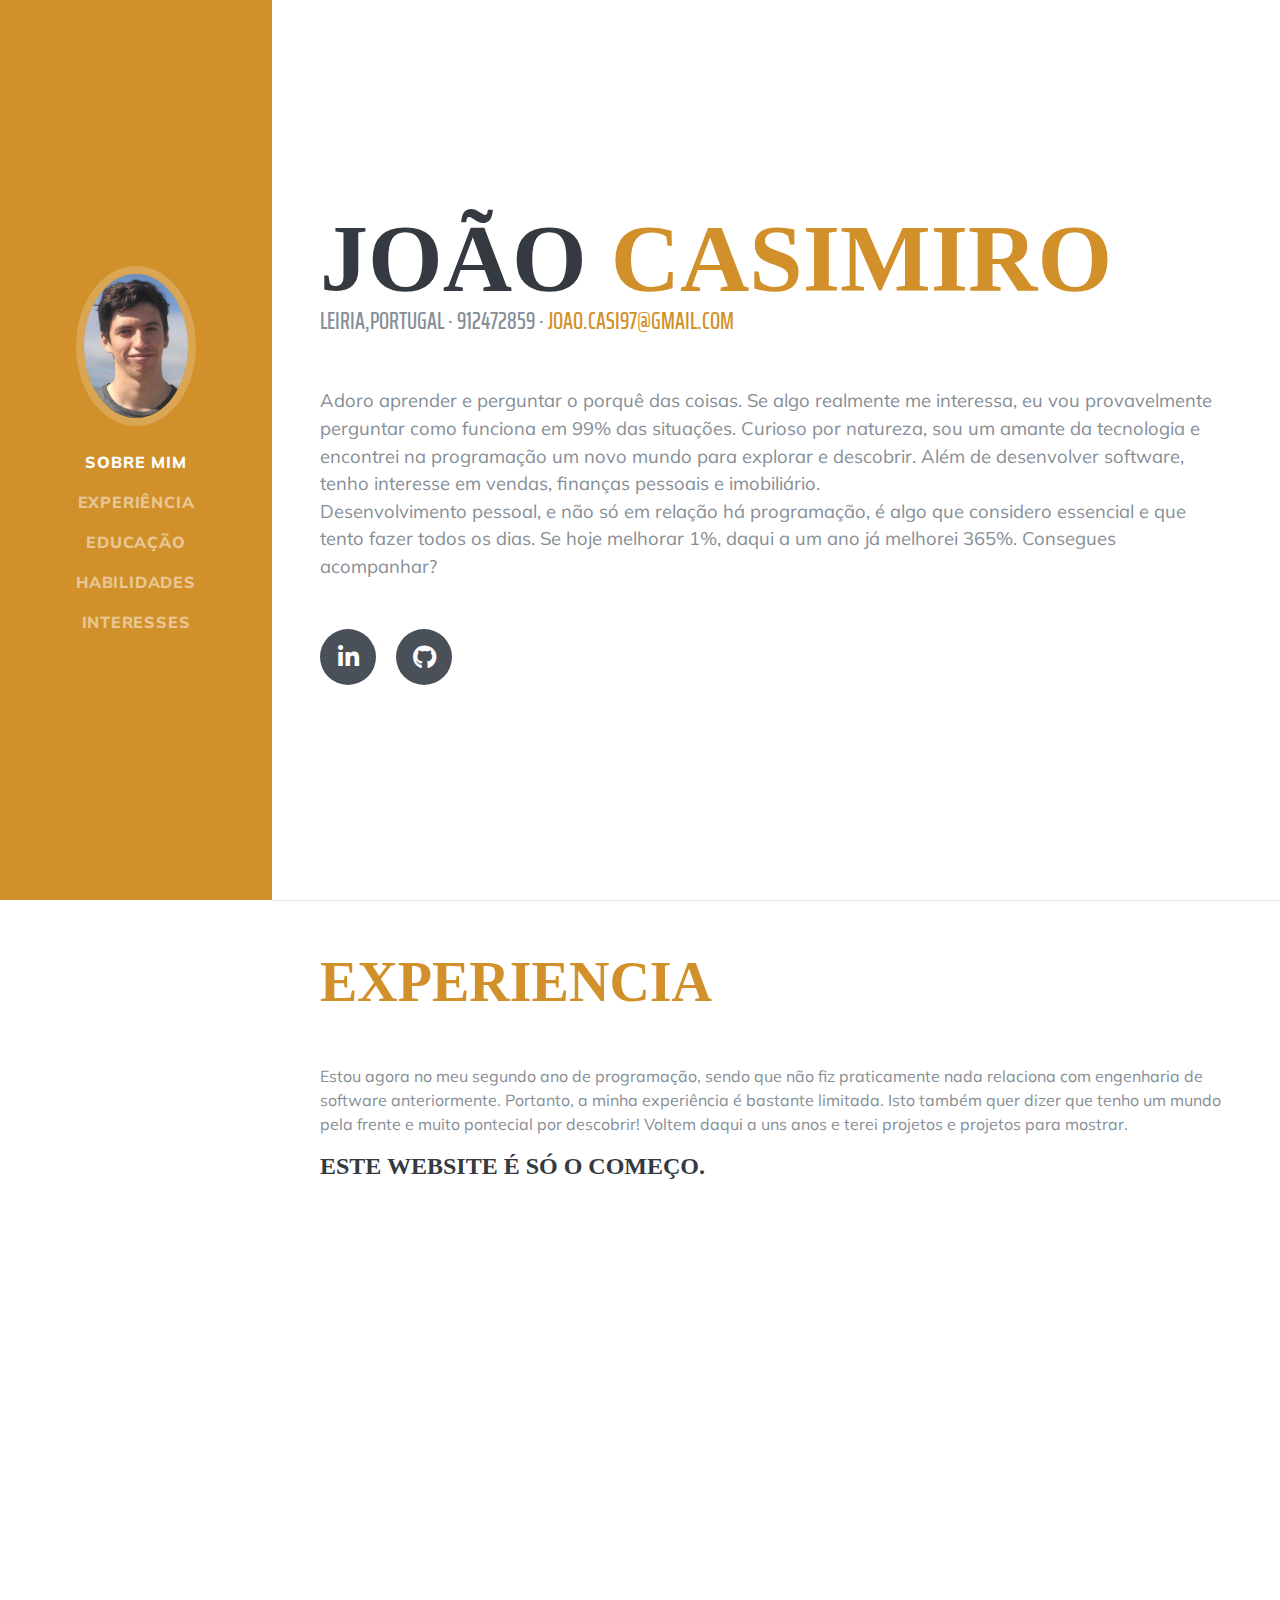
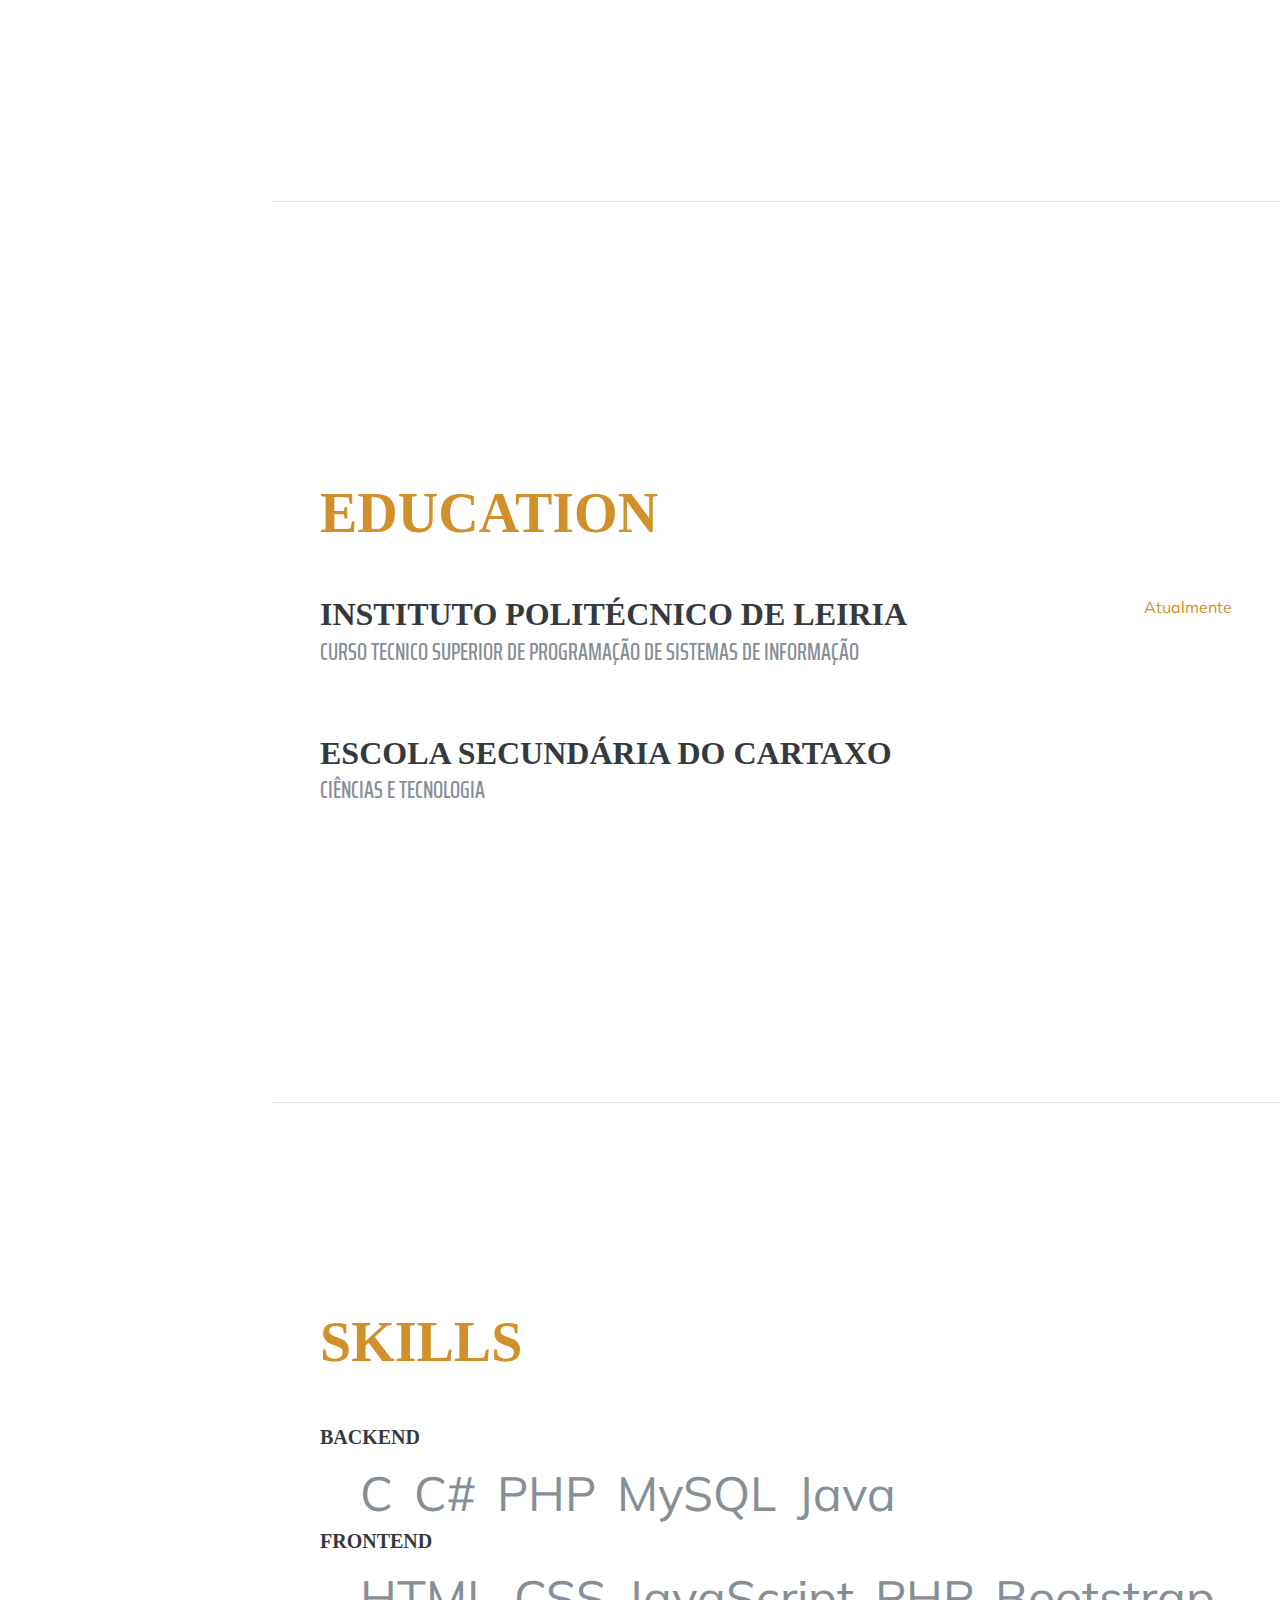
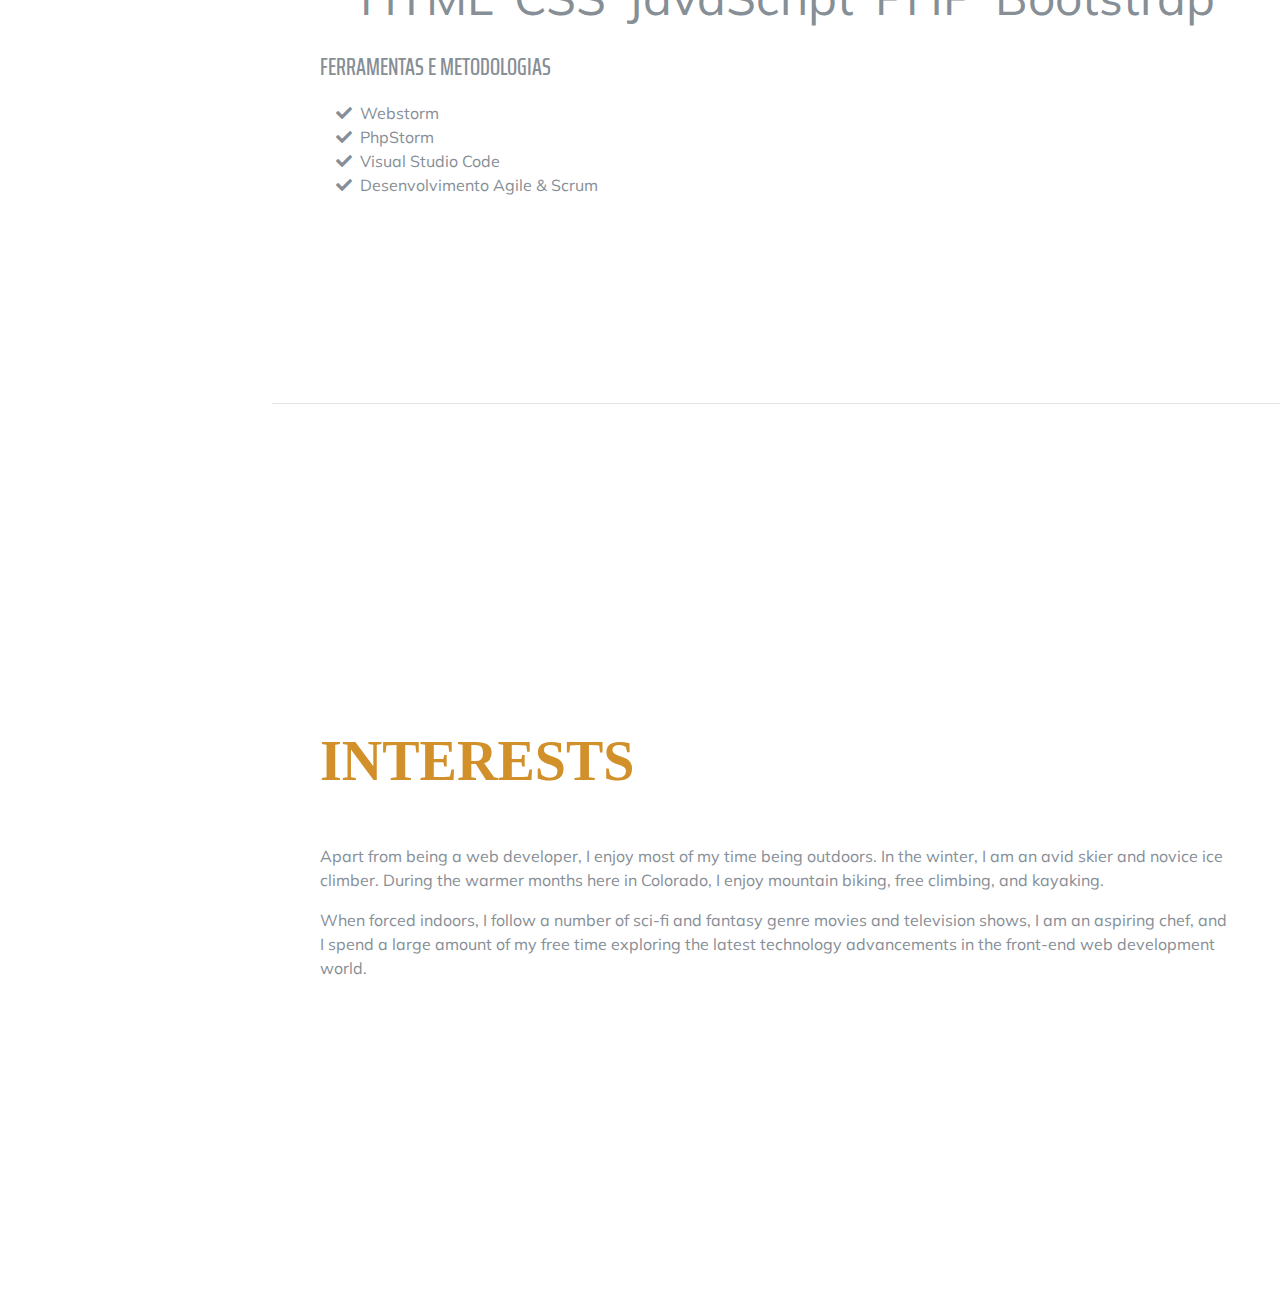
==== commit 1d698a1a: "Update index.html" ====
--- a/personalWebsite/index.html
+++ b/personalWebsite/index.html
@@ -149,36 +149,64 @@
       <div class="w-100">
         <h2 class="mb-5">Skills</h2>
 
-        <div class="subheading mb-3">Linguagens de programação e ferramentas que conheço</div>
+        
         <ul class="list-inline dev-icons">
-          <li class="list-inline-item">
-            <i class="fab fa-html5"></i>
+          <h5>Backend</h5>
+          <ol>
+              <li class="list-inline-item">
+                  C
+              </li>
+              <li class="list-inline-item">
+                C#
+              </li>
+              <li class="list-inline-item">
+                  PHP
+              </li>
+              <li class="list-inline-item">
+                  MySQL
+              </li>
+              <li class="list-inline-item">
+                  Java
+                </li>
+          </ol>
+          <h5>Frontend</h5>
+          <ol>
+            <li class="list-inline-item">
+              HTML
+            </li>
+            <li class="list-inline-item">
+                CSS
+            </li>
+            <li class="list-inline-item">
+                JavaScript
+            </li>
+            <li class="list-inline-item">
+              PHP
+            </li>
+            <li class="list-inline-item">
+              Bootstrap
+            </li>
+          </ol>
+        </ul>
+
+        <div class="subheading mb-3">Ferramentas e metodologias</div>
+        <ul class="fa-ul mb-0">
+          <li>
+            <i class="fa-li fa fa-check"></i>
+            Webstorm
+            </li>
+          <li>
+              <i class="fa-li fa fa-check"></i>
+              PhpStorm
+              </li>
+          <li>
+            <i class="fa-li fa fa-check"></i>
+            Visual Studio Code
           </li>
-          <li class="list-inline-item">
-            <i class="fab fa-css3-alt"></i>
+          <li>
+            <i class="fa-li fa fa-check"></i>
+            Desenvolvimento Agile &amp; Scrum
           </li>
-          <li class="list-inline-item">
-            <i class="fab fa-js-square"></i>
-          </li>
-          <li class="list-inline-item">
-            <i class="fab fa-c "></i>
-          </li>
-        </ul>
-
-        <div class="subheading mb-3">Workflow</div>
-        <ul class="fa-ul mb-0">
-          <li>
-            <i class="fa-li fa fa-check"></i>
-            Mobile-First, Responsive Design</li>
-          <li>
-            <i class="fa-li fa fa-check"></i>
-            Cross Browser Testing &amp; Debugging</li>
-          <li>
-            <i class="fa-li fa fa-check"></i>
-            Cross Functional Teams</li>
-          <li>
-            <i class="fa-li fa fa-check"></i>
-            Agile Development &amp; Scrum</li>
         </ul>
       </div>
     </section>
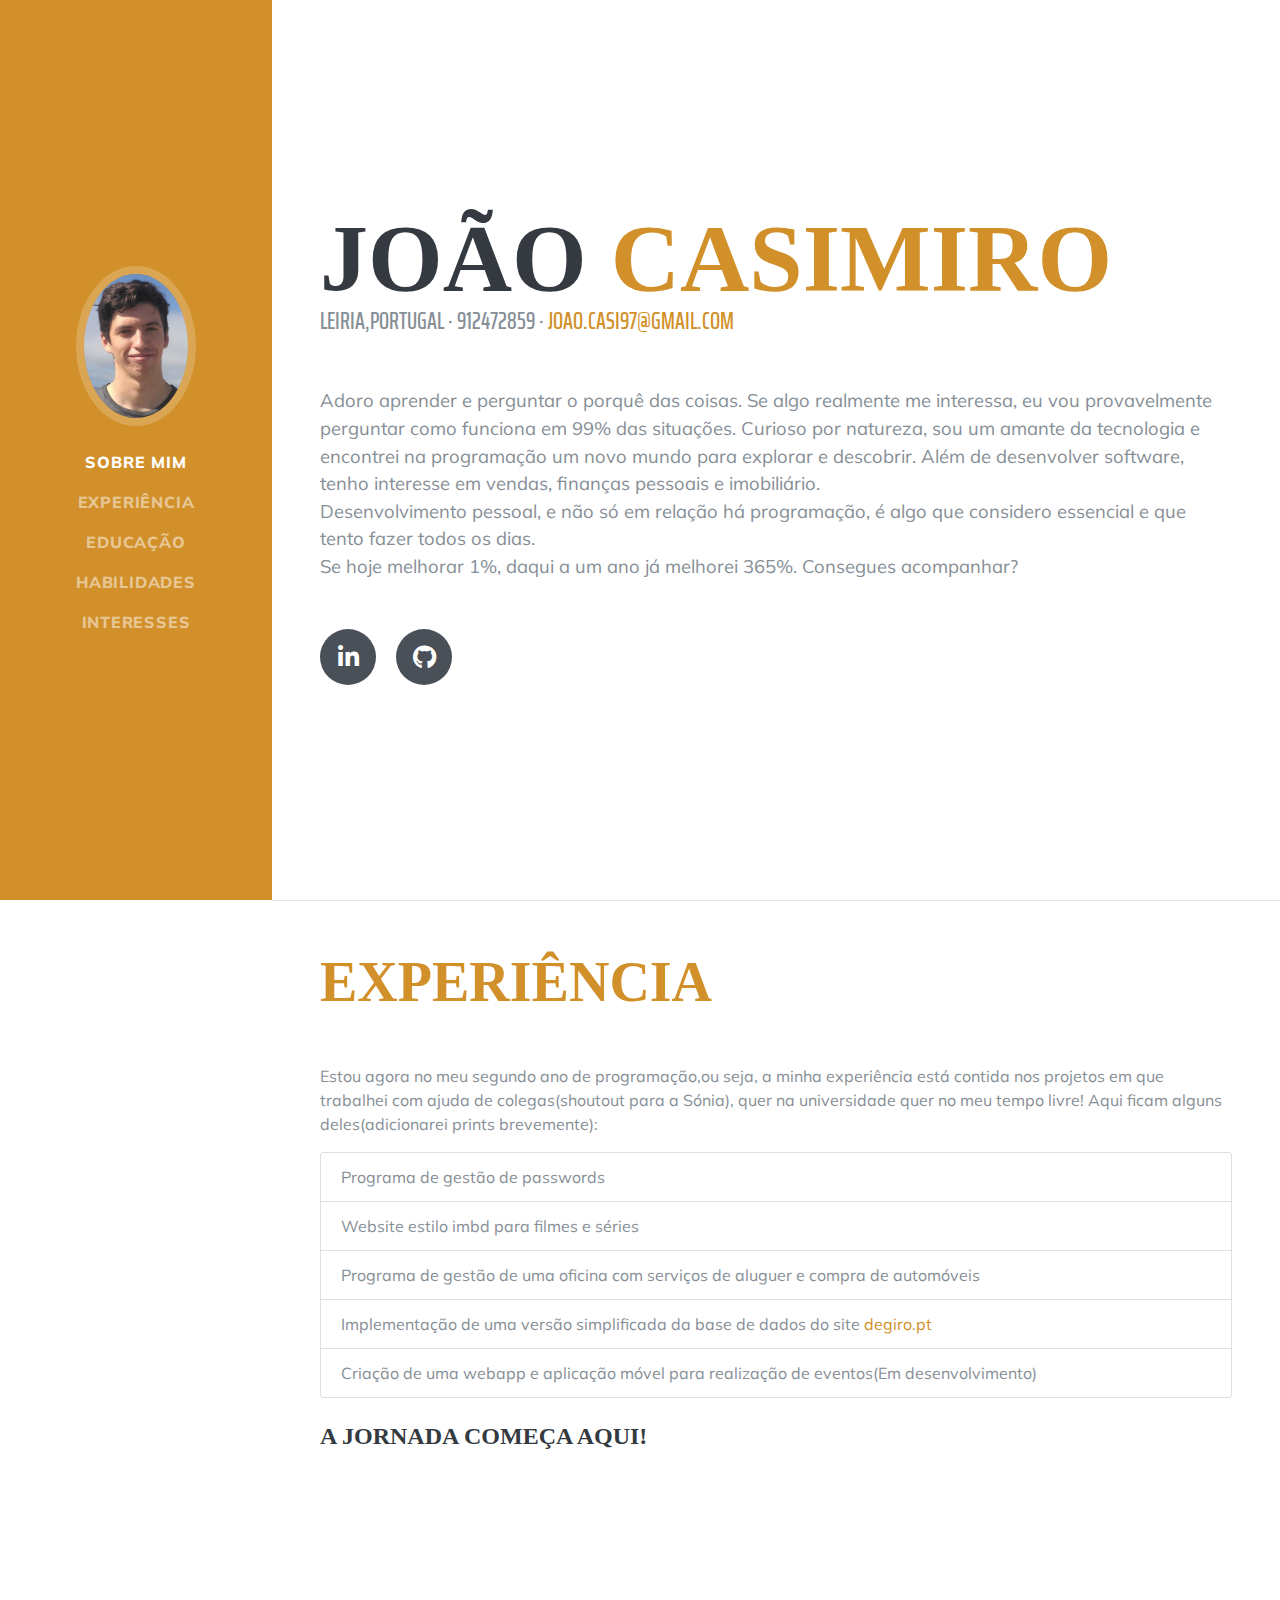
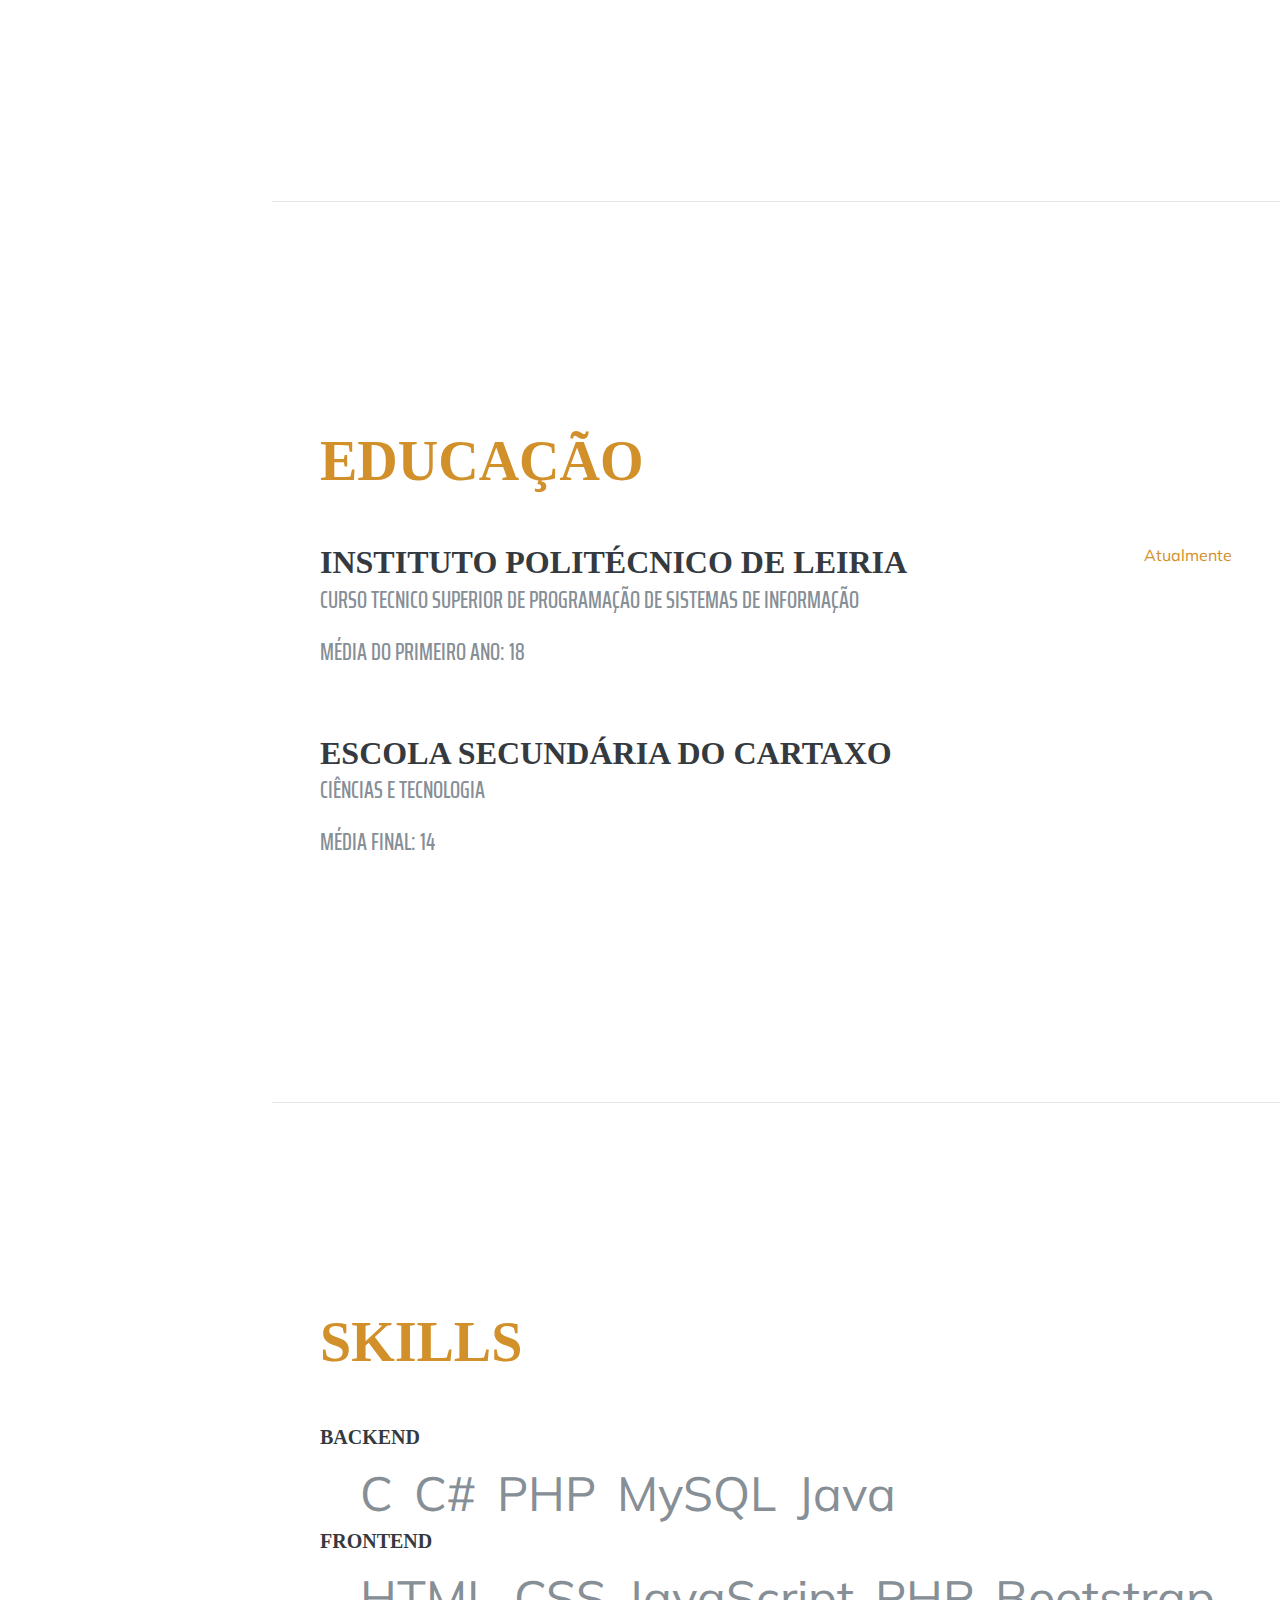
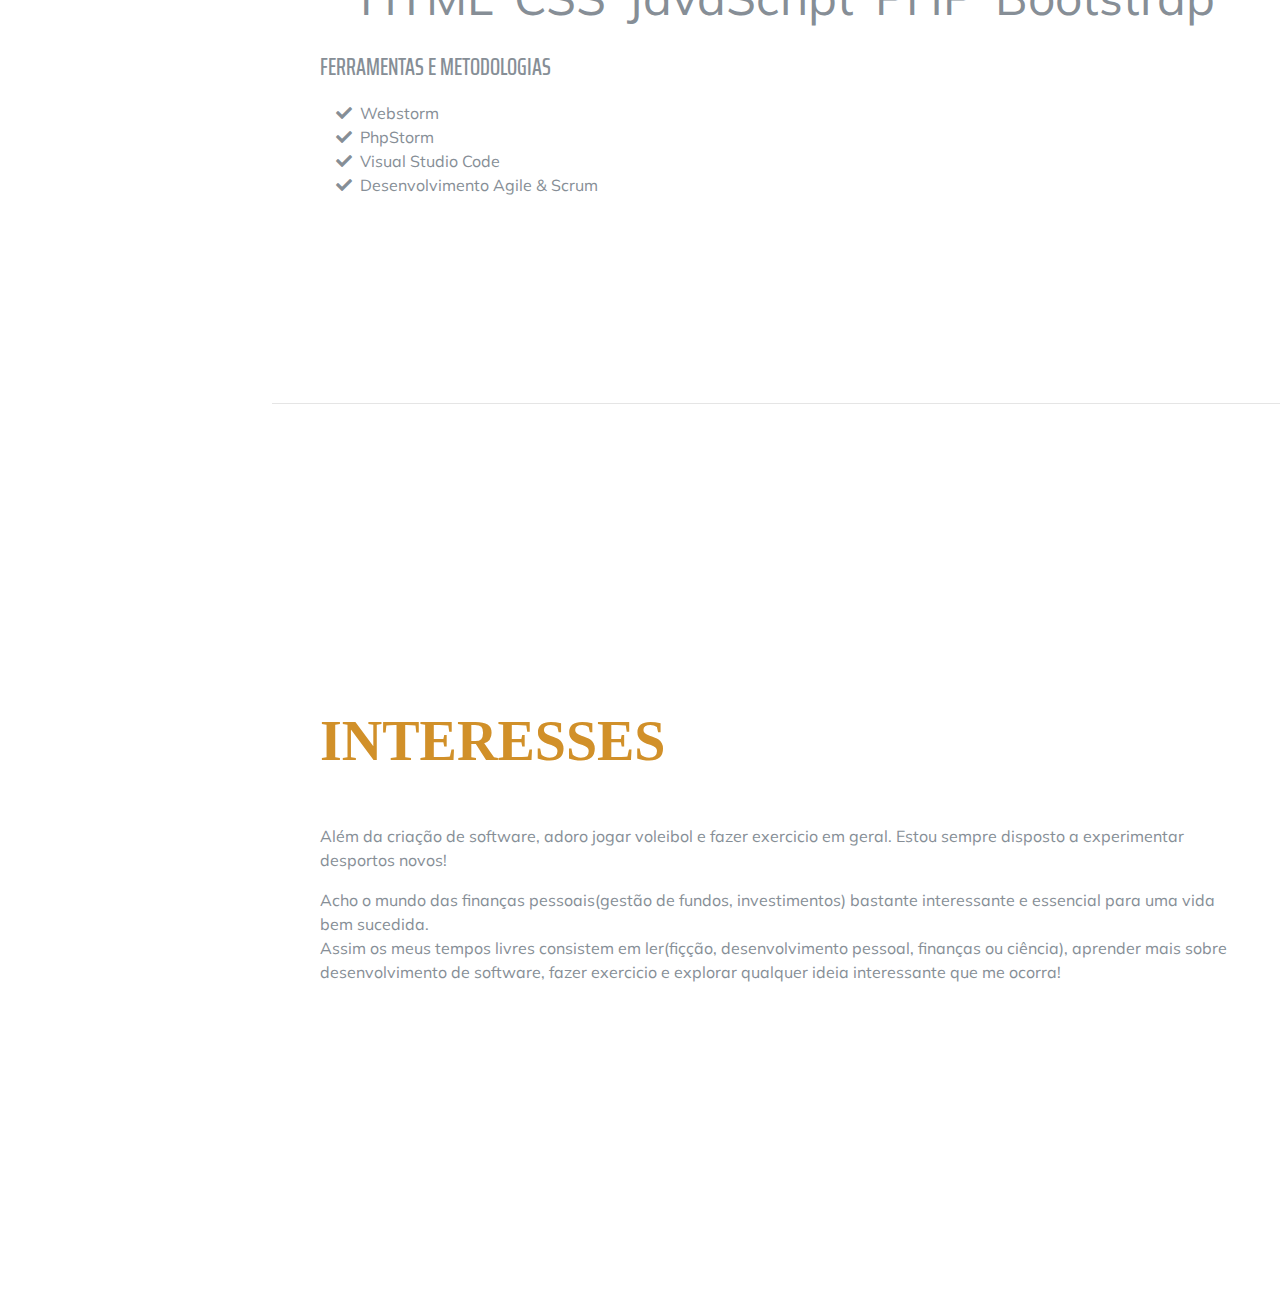
==== commit 79c91445: "Update index.html" ====
--- a/personalWebsite/index.html
+++ b/personalWebsite/index.html
@@ -69,7 +69,7 @@
         <p class="lead mb-5">Adoro aprender e perguntar o porquê das coisas. Se algo realmente me interessa, eu vou provavelmente perguntar como funciona em 99% das situações.
           Curioso por natureza, sou um amante da tecnologia e encontrei na programação um novo mundo para explorar e descobrir. Além de desenvolver software, tenho interesse em vendas,
           finanças pessoais e imobiliário. <br> Desenvolvimento pessoal, e não só em relação há programação, é algo que considero essencial e que tento fazer todos os dias.
-
+          <br>
           Se hoje melhorar 1%, daqui a um ano já melhorei 365%. Consegues acompanhar?</p>
         <div class="social-icons">
           <a href="https://www.linkedin.com/in/joao-casimiro/">
@@ -86,15 +86,24 @@
 
     <section class="resume-section p-3 p-lg-5 d-flex justify-content-center" id="experience">
       <div class="w-100">
-        <h2 class="mb-5">Experiencia</h2>
+        <h2 class="mb-5">Experiência</h2>
 
         <div class="resume-item d-flex flex-column flex-md-row justify-content-between mb-5">
           <div class="resume-content">
-            <p> Estou agora no meu segundo ano de programação, sendo que não fiz praticamente nada relaciona com engenharia de software anteriormente. Portanto, a minha experiência é bastante limitada.
-                Isto também quer dizer que tenho um mundo pela frente e muito pontecial por descobrir!
-                Voltem daqui a uns anos e terei projetos e projetos para mostrar.
+            <p> Estou agora no meu segundo ano de programação,ou seja, a minha experiência está contida nos projetos
+              em que trabalhei com ajuda de colegas(shoutout para a Sónia), quer na universidade quer no meu tempo livre!
+              Aqui ficam alguns deles(adicionarei prints brevemente):
             </p>
-            <h4>Este website é só o começo.</h4>
+            <!-- vao poder carregar nos items e aparece um pop up com prints do programa a funcionar-->
+            <ul class="list-group">
+              <li class="list-group-item">Programa de gestão de passwords</li>
+              <li class="list-group-item">Website estilo imbd para filmes e séries</li>
+              <li class="list-group-item">Programa de gestão de uma oficina com serviços de aluguer e compra de automóveis</li>
+              <li class="list-group-item">Implementação de uma versão simplificada da base de dados do site <a href="https://www.degiro.pt/" >degiro.pt </a></li>
+              <li class="list-group-item">Criação de uma webapp e aplicação móvel para realização de eventos(Em desenvolvimento)</li>
+            </ul>
+            <br>
+            <h4>A jornada começa aqui!</h4>
           </div>
         </div>
 
@@ -121,12 +130,13 @@
 
     <section class="resume-section p-3 p-lg-5 d-flex align-items-center" id="education">
       <div class="w-100">
-        <h2 class="mb-5">Education</h2>
+        <h2 class="mb-5">Educação</h2>
 
         <div class="resume-item d-flex flex-column flex-md-row justify-content-between mb-5">
           <div class="resume-content">
             <h3 class="mb-0">Instituto Politécnico de Leiria</h3>
             <div class="subheading mb-3">Curso tecnico superior de Programação de Sistemas de Informação</div>
+            <div class="subheading mb-3">Média do primeiro ano: 18</div>
           </div>
           <div class="resume-date text-md-right">
             <span class="text-primary">Atualmente</span>
@@ -137,6 +147,7 @@
           <div class="resume-content">
             <h3 class="mb-0">Escola Secundária do Cartaxo</h3>
             <div class="subheading mb-3">Ciências e tecnologia</div>
+            <div class="subheading mb-3">Média final: 14</div>
           </div>
         </div>
 
@@ -149,7 +160,7 @@
       <div class="w-100">
         <h2 class="mb-5">Skills</h2>
 
-        
+
         <ul class="list-inline dev-icons">
           <h5>Backend</h5>
           <ol>
@@ -215,9 +226,12 @@
 
     <section class="resume-section p-3 p-lg-5 d-flex align-items-center" id="interests">
       <div class="w-100">
-        <h2 class="mb-5">Interests</h2>
-        <p>Apart from being a web developer, I enjoy most of my time being outdoors. In the winter, I am an avid skier and novice ice climber. During the warmer months here in Colorado, I enjoy mountain biking, free climbing, and kayaking.</p>
-        <p class="mb-0">When forced indoors, I follow a number of sci-fi and fantasy genre movies and television shows, I am an aspiring chef, and I spend a large amount of my free time exploring the latest technology advancements in the front-end web development world.</p>
+        <h2 class="mb-5">Interesses</h2>
+        <p>Além da criação de software, adoro jogar voleibol e fazer exercicio em geral. Estou sempre disposto a experimentar desportos novos! </p>
+        <p class="mb-0">Acho o mundo das finanças pessoais(gestão de fundos, investimentos) bastante interessante e essencial para uma vida bem
+          sucedida.</p>
+        <p>Assim os meus tempos livres consistem em ler(fiçção, desenvolvimento pessoal, finanças ou ciência), aprender mais sobre desenvolvimento
+            de software, fazer exercicio e explorar qualquer ideia interessante que me ocorra! </p>
       </div>
     </section>
 
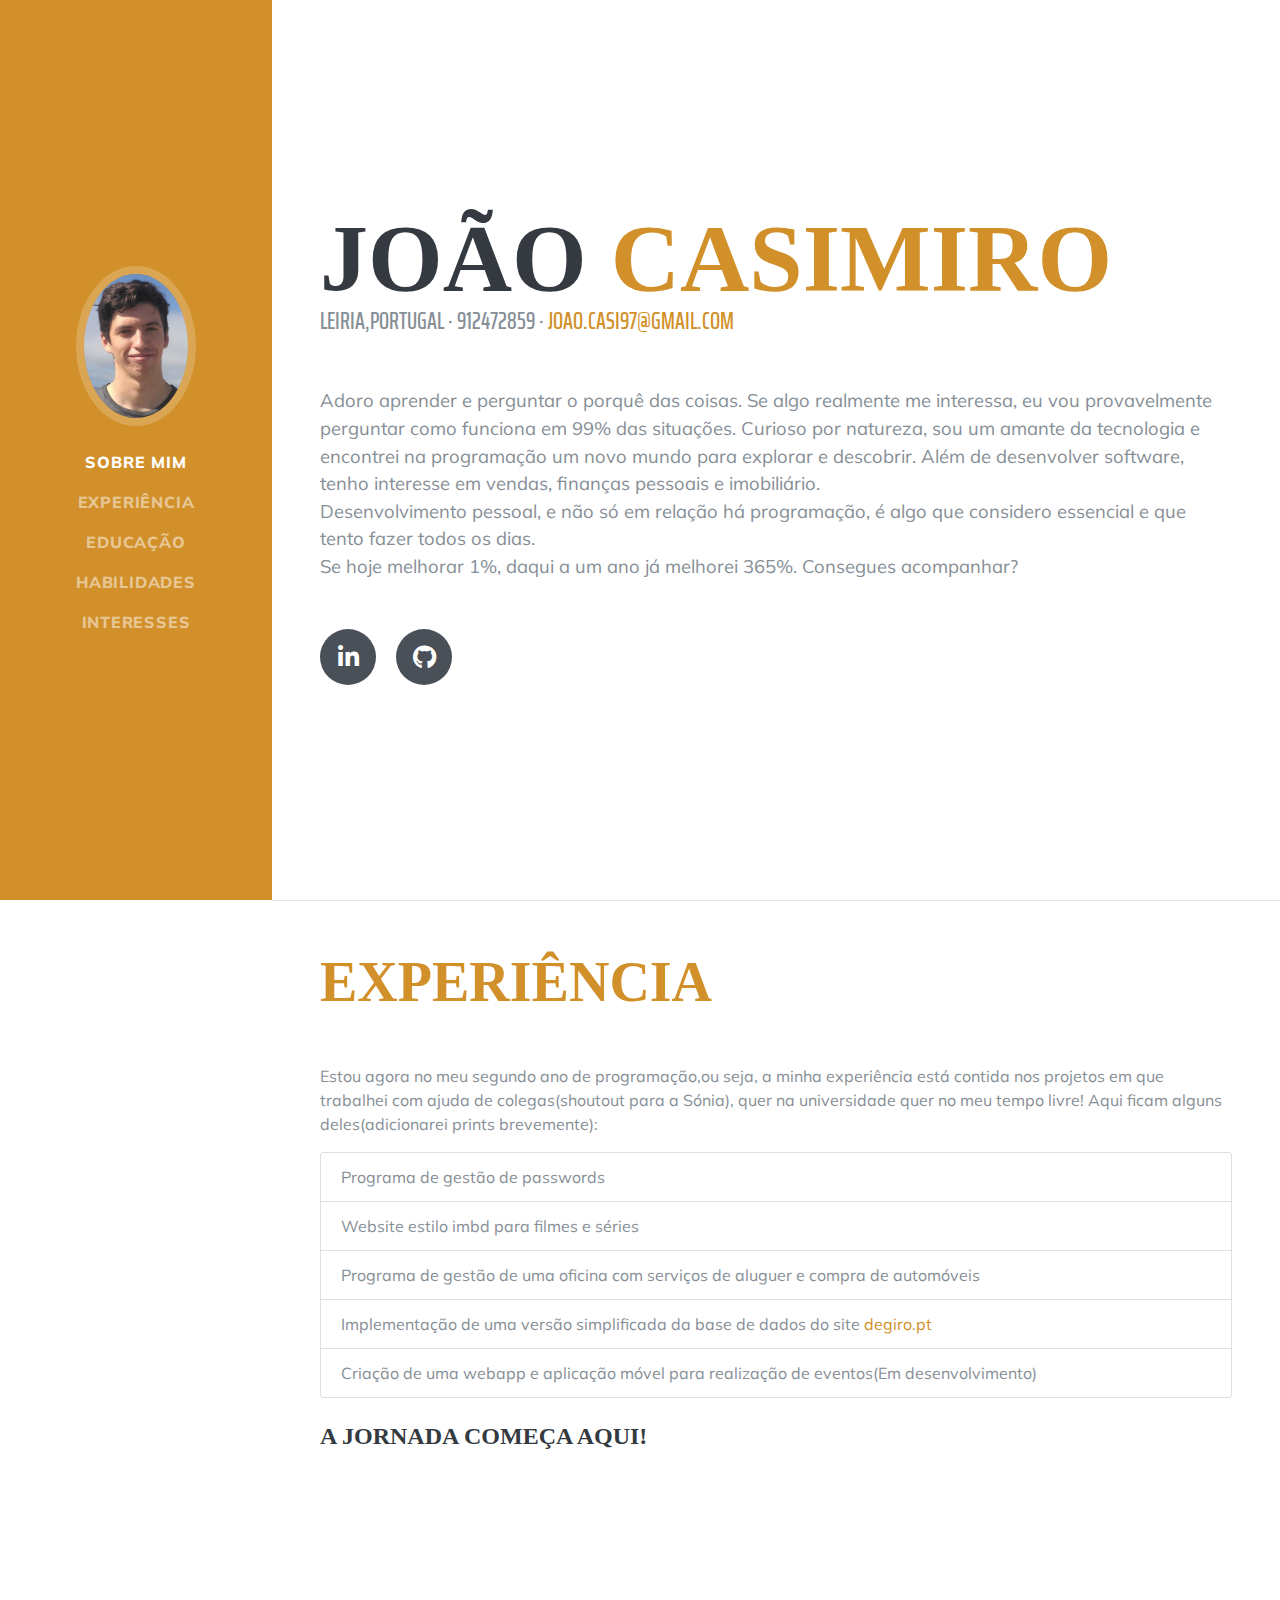
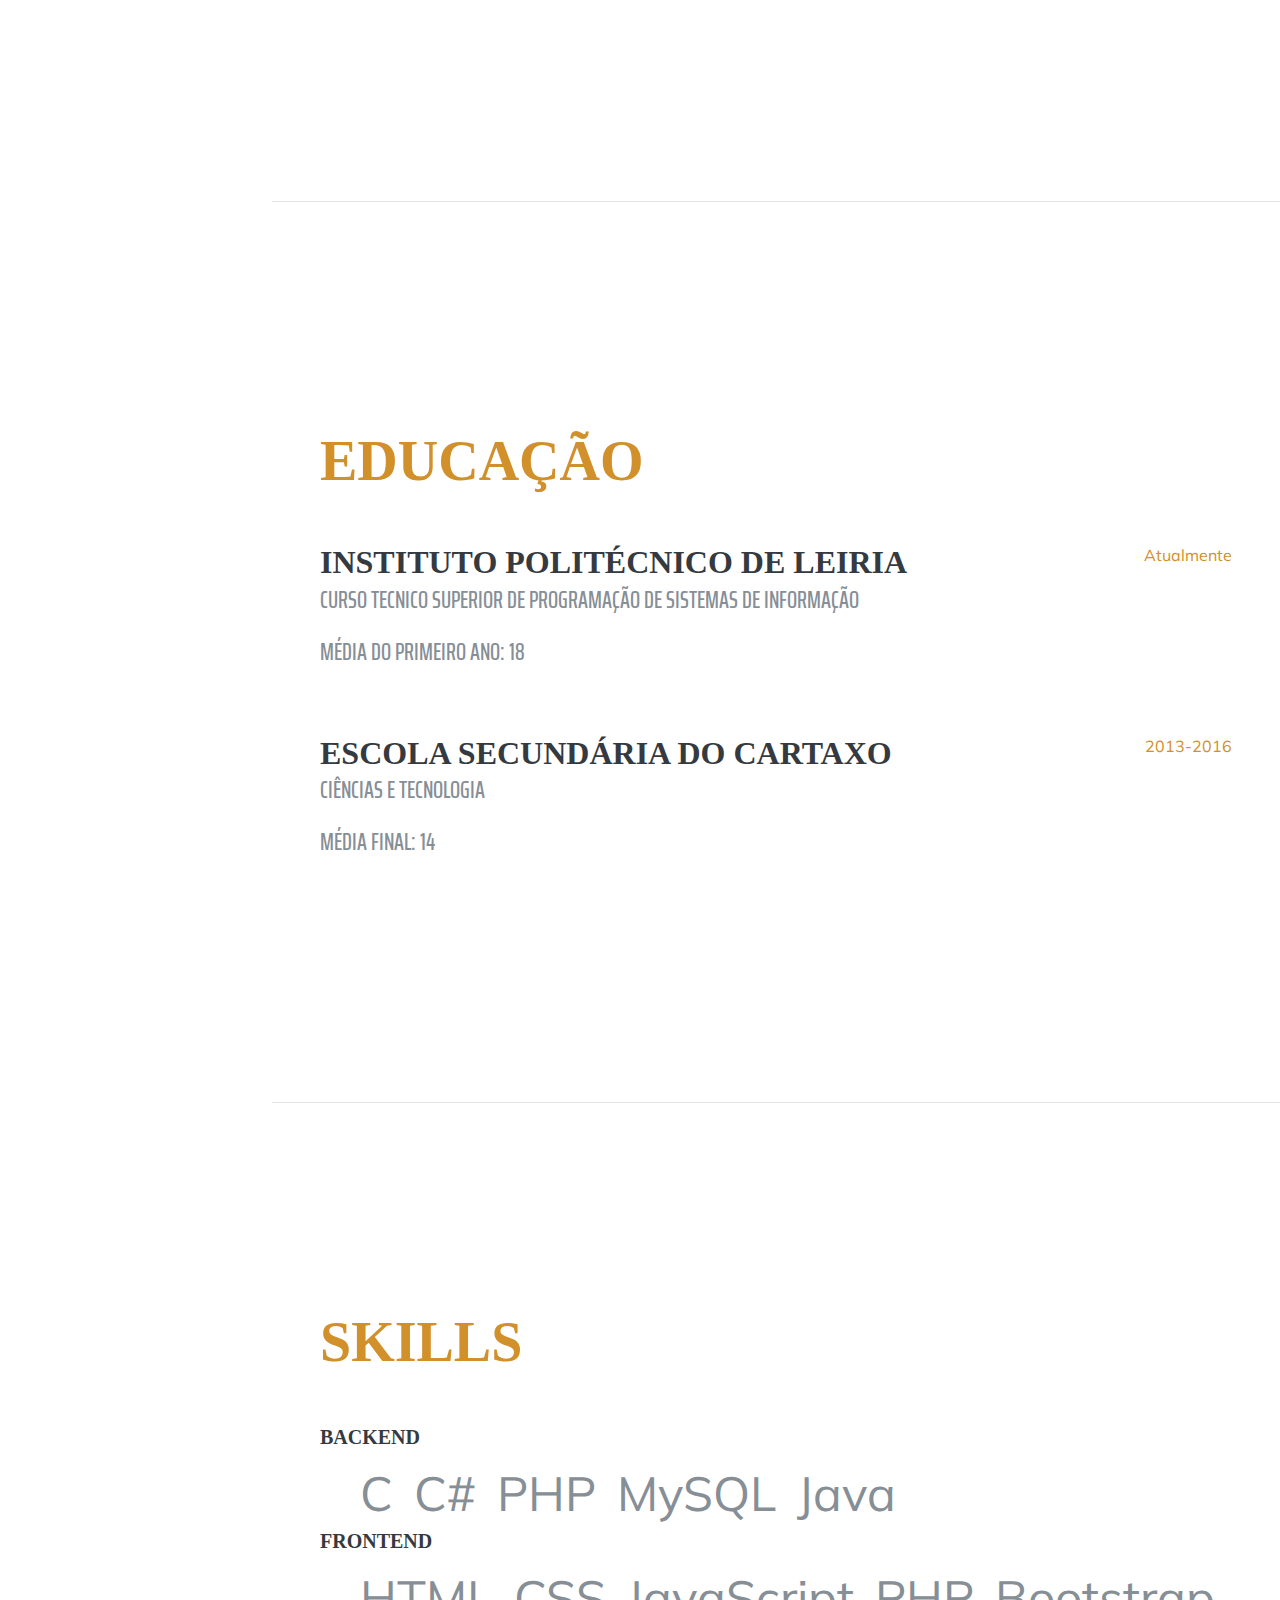
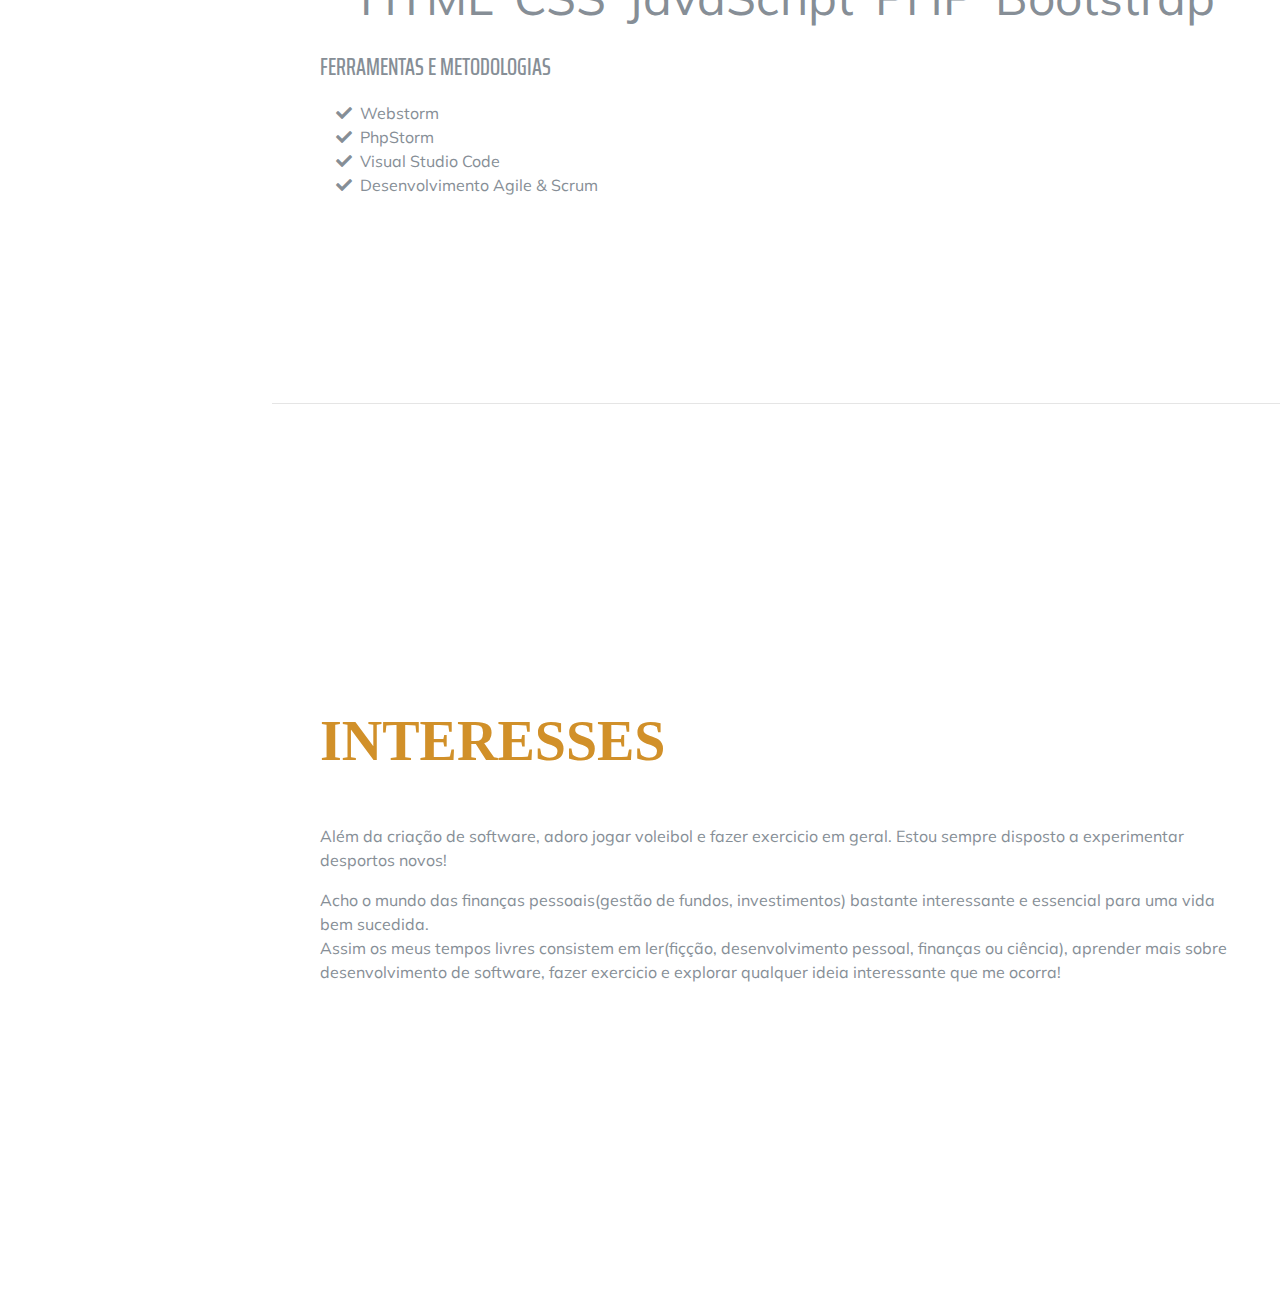
==== commit ffe672af: "anos secundária" ====
--- a/personalWebsite/index.html
+++ b/personalWebsite/index.html
@@ -149,6 +149,9 @@
             <div class="subheading mb-3">Ciências e tecnologia</div>
             <div class="subheading mb-3">Média final: 14</div>
           </div>
+          <div class="resume-date text-md-right">
+            <span class="text-primary">2013-2016</span>
+          </div>
         </div>
 
       </div>
@@ -159,7 +162,6 @@
     <section class="resume-section p-3 p-lg-5 d-flex align-items-center" id="skills">
       <div class="w-100">
         <h2 class="mb-5">Skills</h2>
-
 
         <ul class="list-inline dev-icons">
           <h5>Backend</h5>
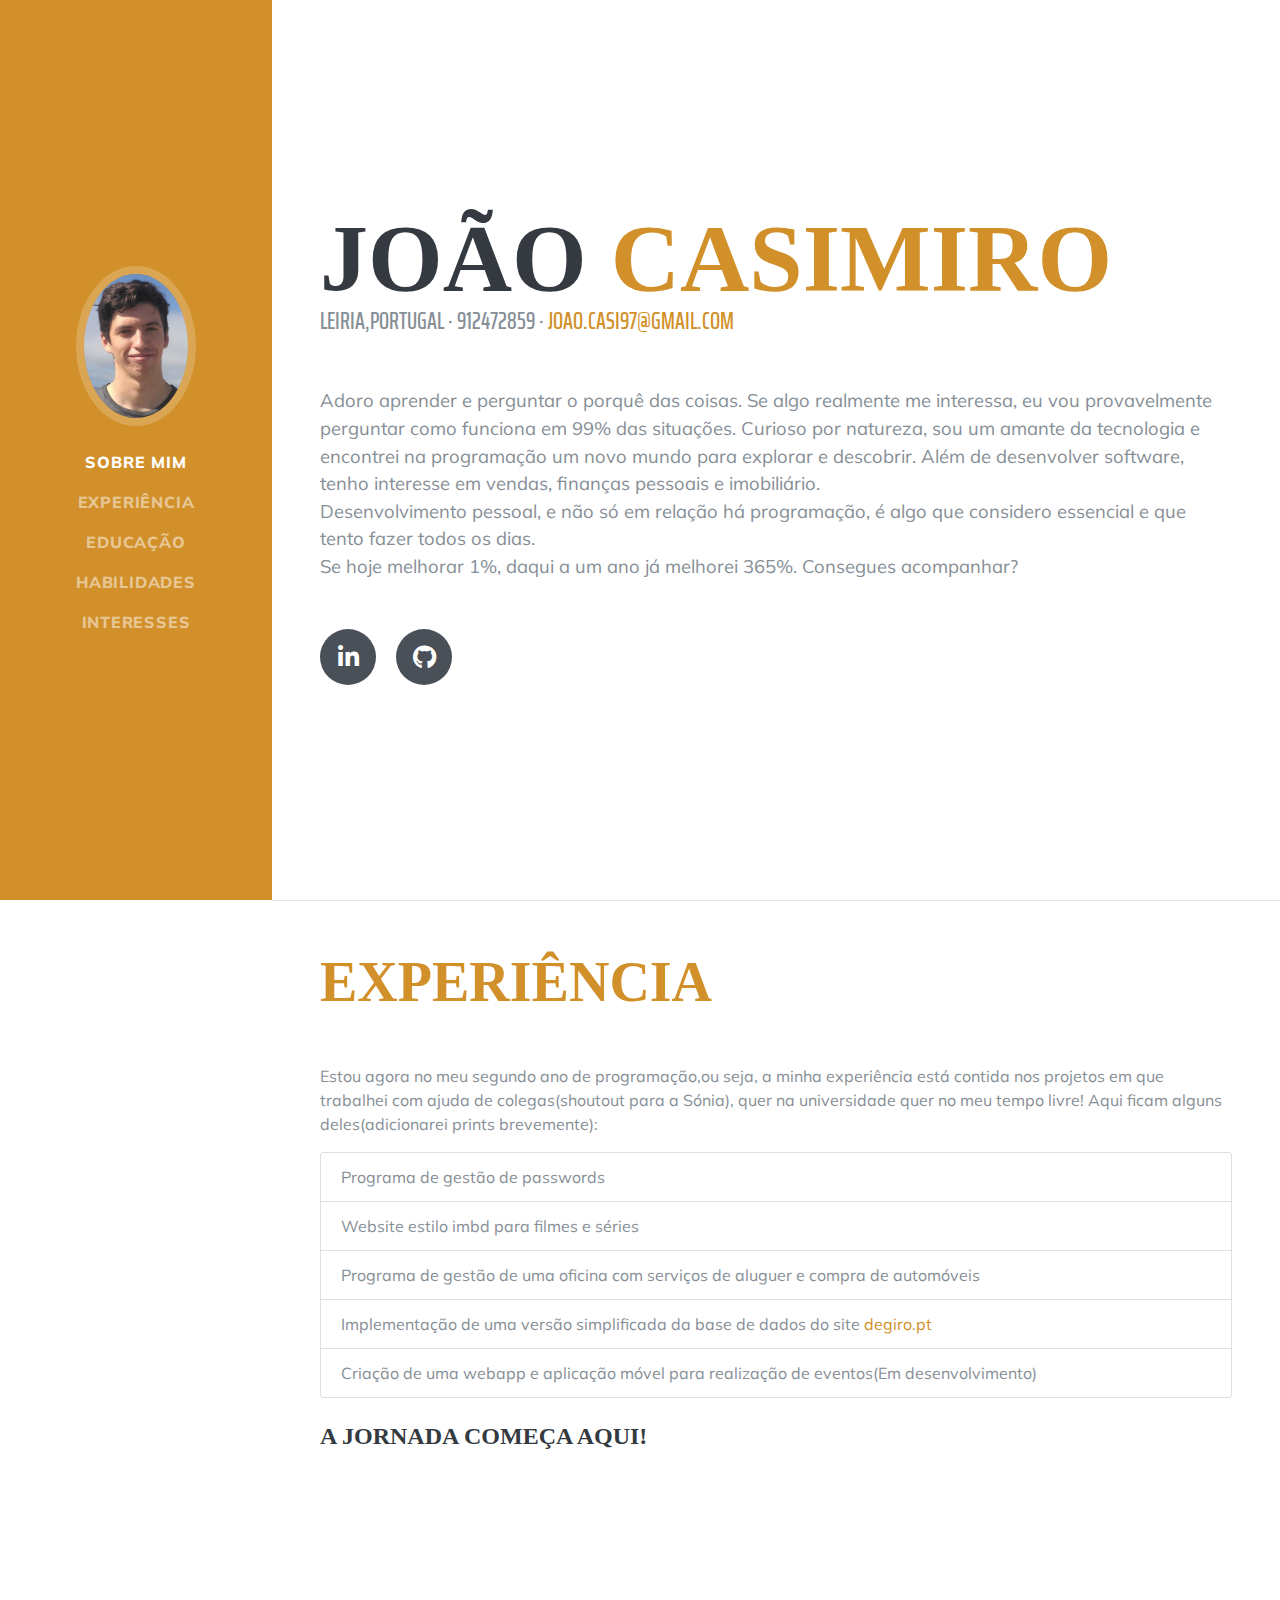
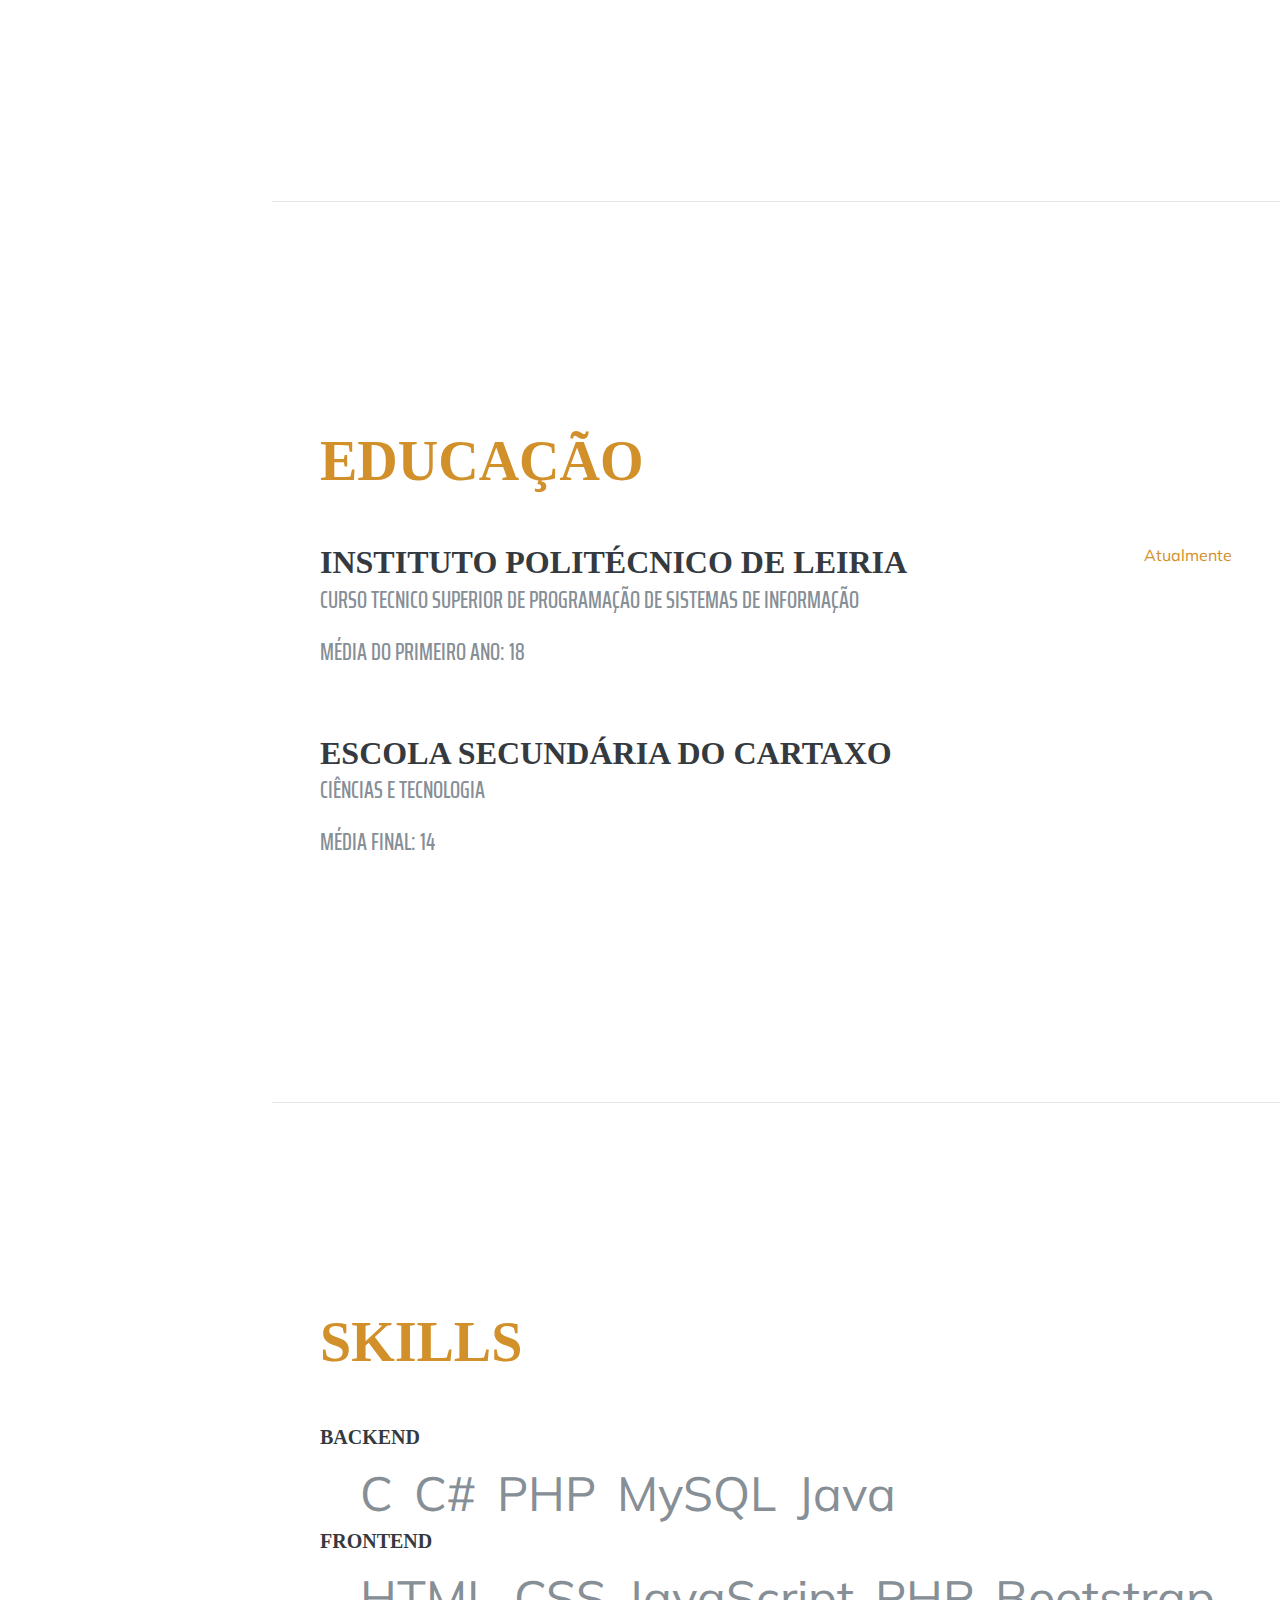
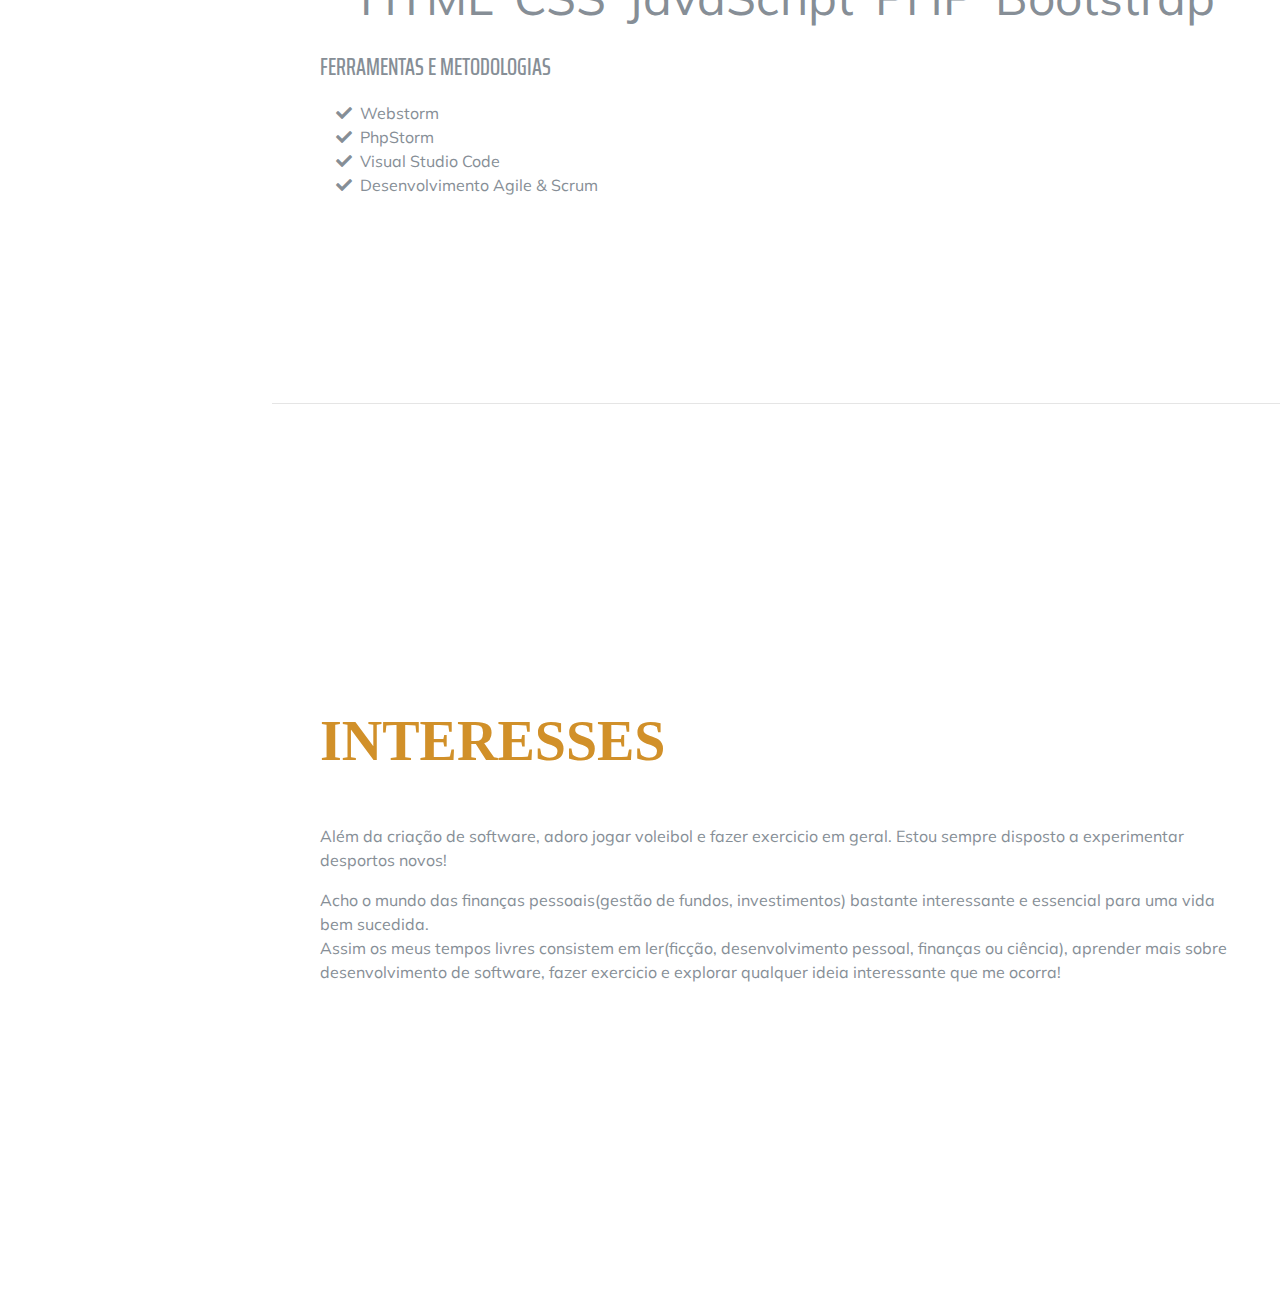
==== commit ae19273d: "Update index.html" ====
--- a/personalWebsite/index.html
+++ b/personalWebsite/index.html
@@ -149,9 +149,6 @@
             <div class="subheading mb-3">Ciências e tecnologia</div>
             <div class="subheading mb-3">Média final: 14</div>
           </div>
-          <div class="resume-date text-md-right">
-            <span class="text-primary">2013-2016</span>
-          </div>
         </div>
 
       </div>
@@ -162,6 +159,7 @@
     <section class="resume-section p-3 p-lg-5 d-flex align-items-center" id="skills">
       <div class="w-100">
         <h2 class="mb-5">Skills</h2>
+
 
         <ul class="list-inline dev-icons">
           <h5>Backend</h5>
@@ -232,7 +230,7 @@
         <p>Além da criação de software, adoro jogar voleibol e fazer exercicio em geral. Estou sempre disposto a experimentar desportos novos! </p>
         <p class="mb-0">Acho o mundo das finanças pessoais(gestão de fundos, investimentos) bastante interessante e essencial para uma vida bem
           sucedida.</p>
-        <p>Assim os meus tempos livres consistem em ler(fiçção, desenvolvimento pessoal, finanças ou ciência), aprender mais sobre desenvolvimento
+        <p>Assim os meus tempos livres consistem em ler(ficção, desenvolvimento pessoal, finanças ou ciência), aprender mais sobre desenvolvimento
             de software, fazer exercicio e explorar qualquer ideia interessante que me ocorra! </p>
       </div>
     </section>
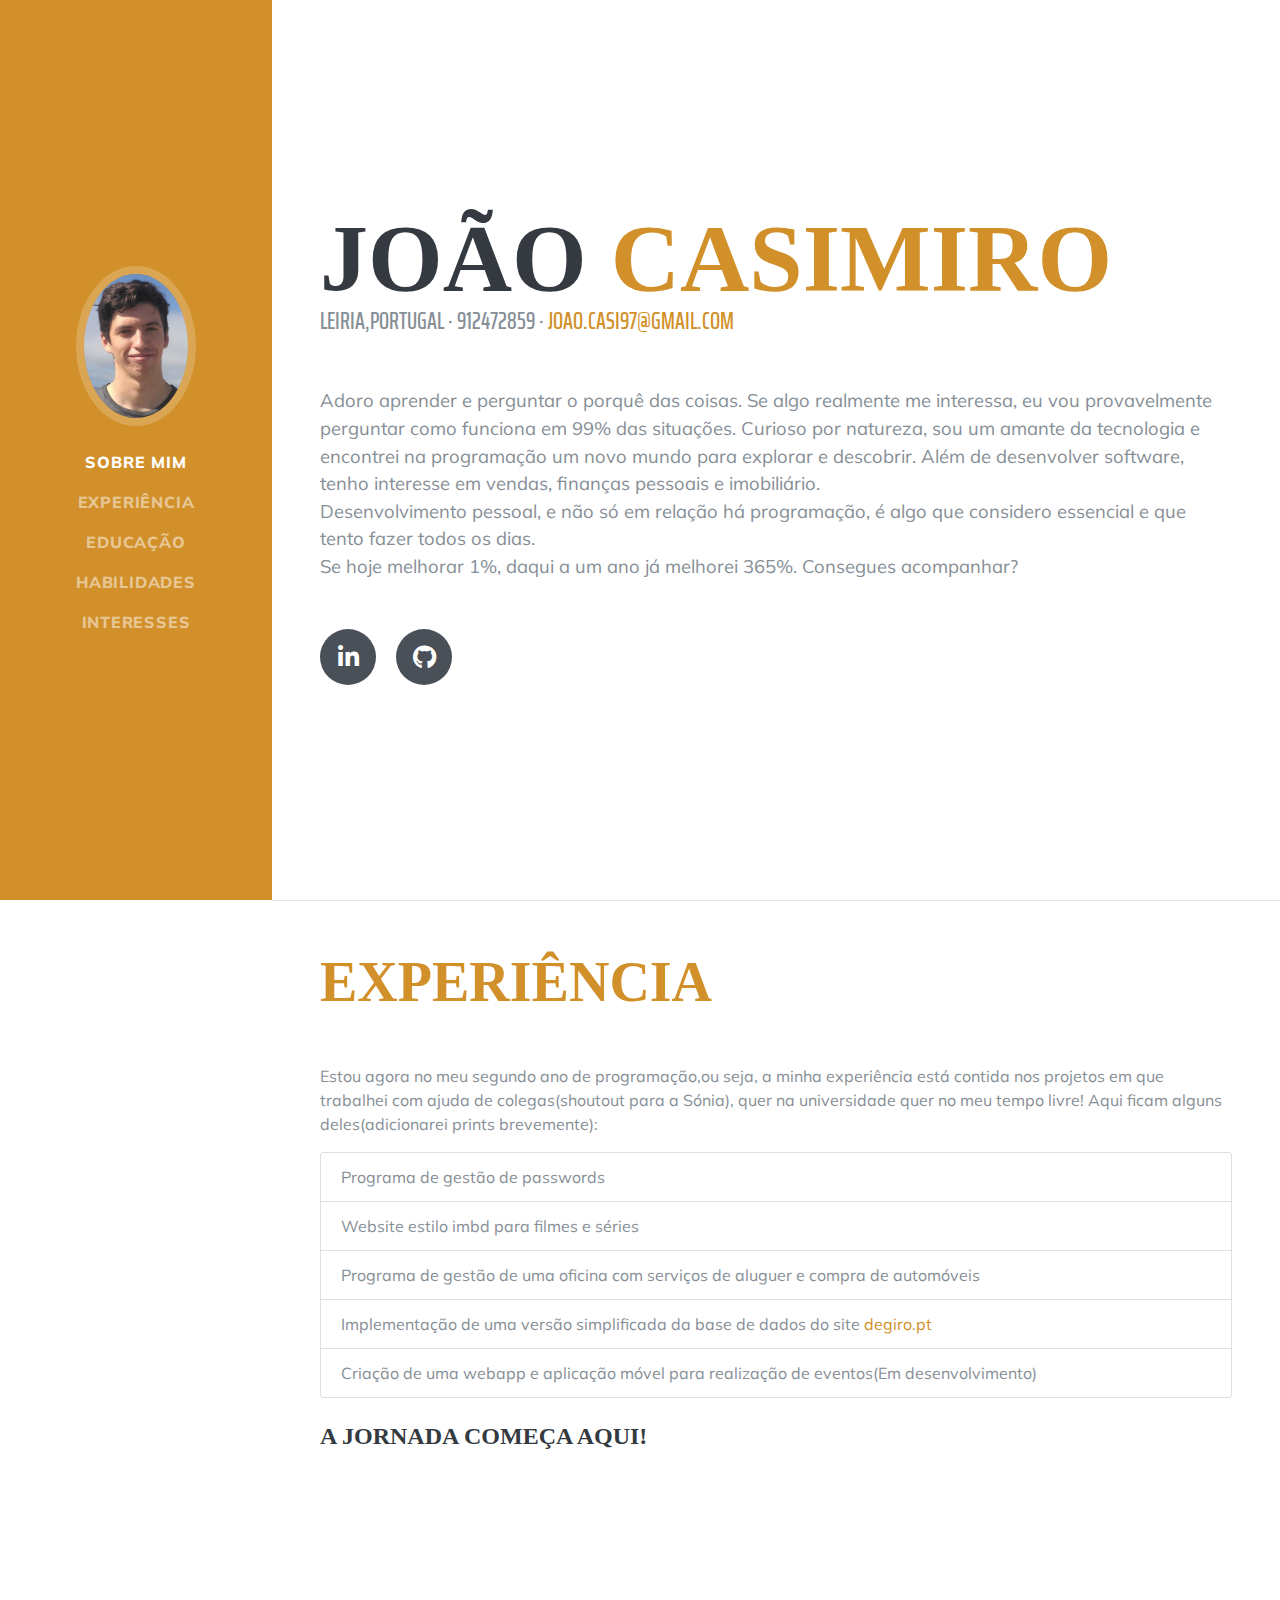
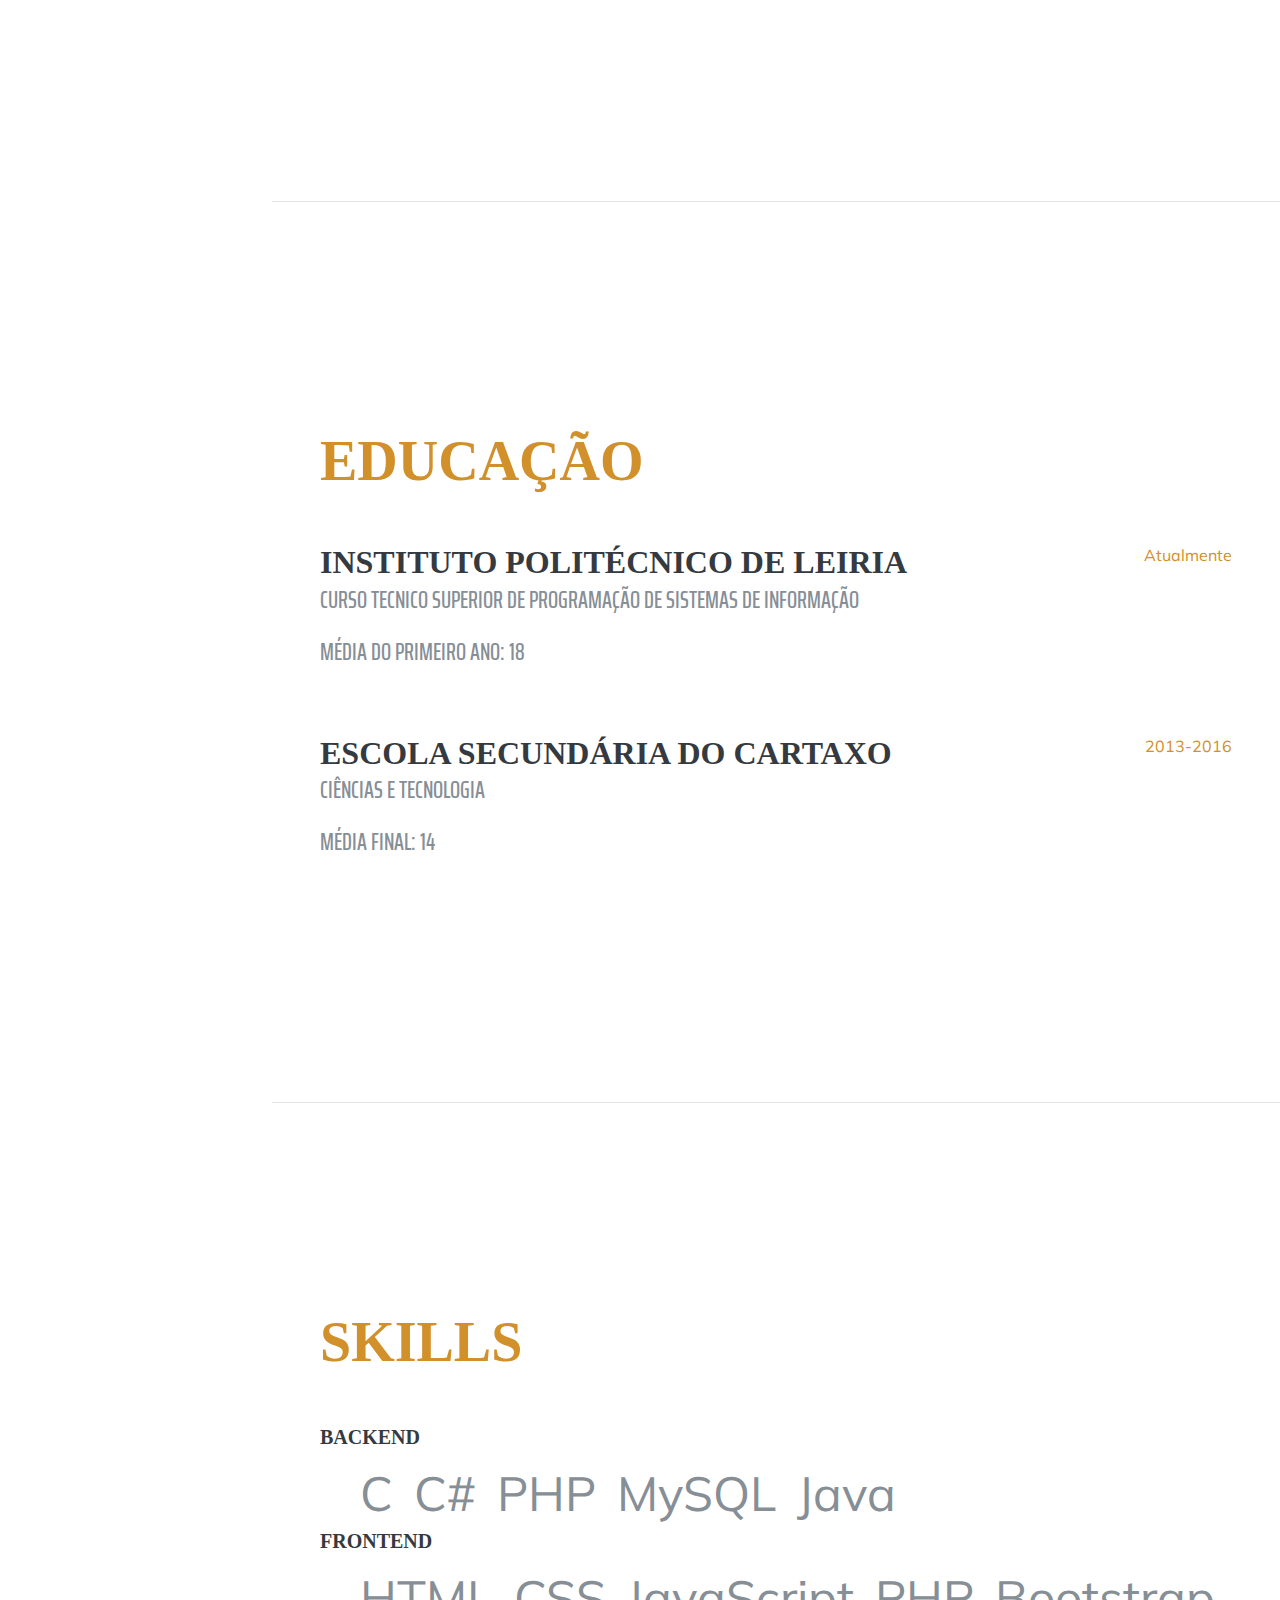
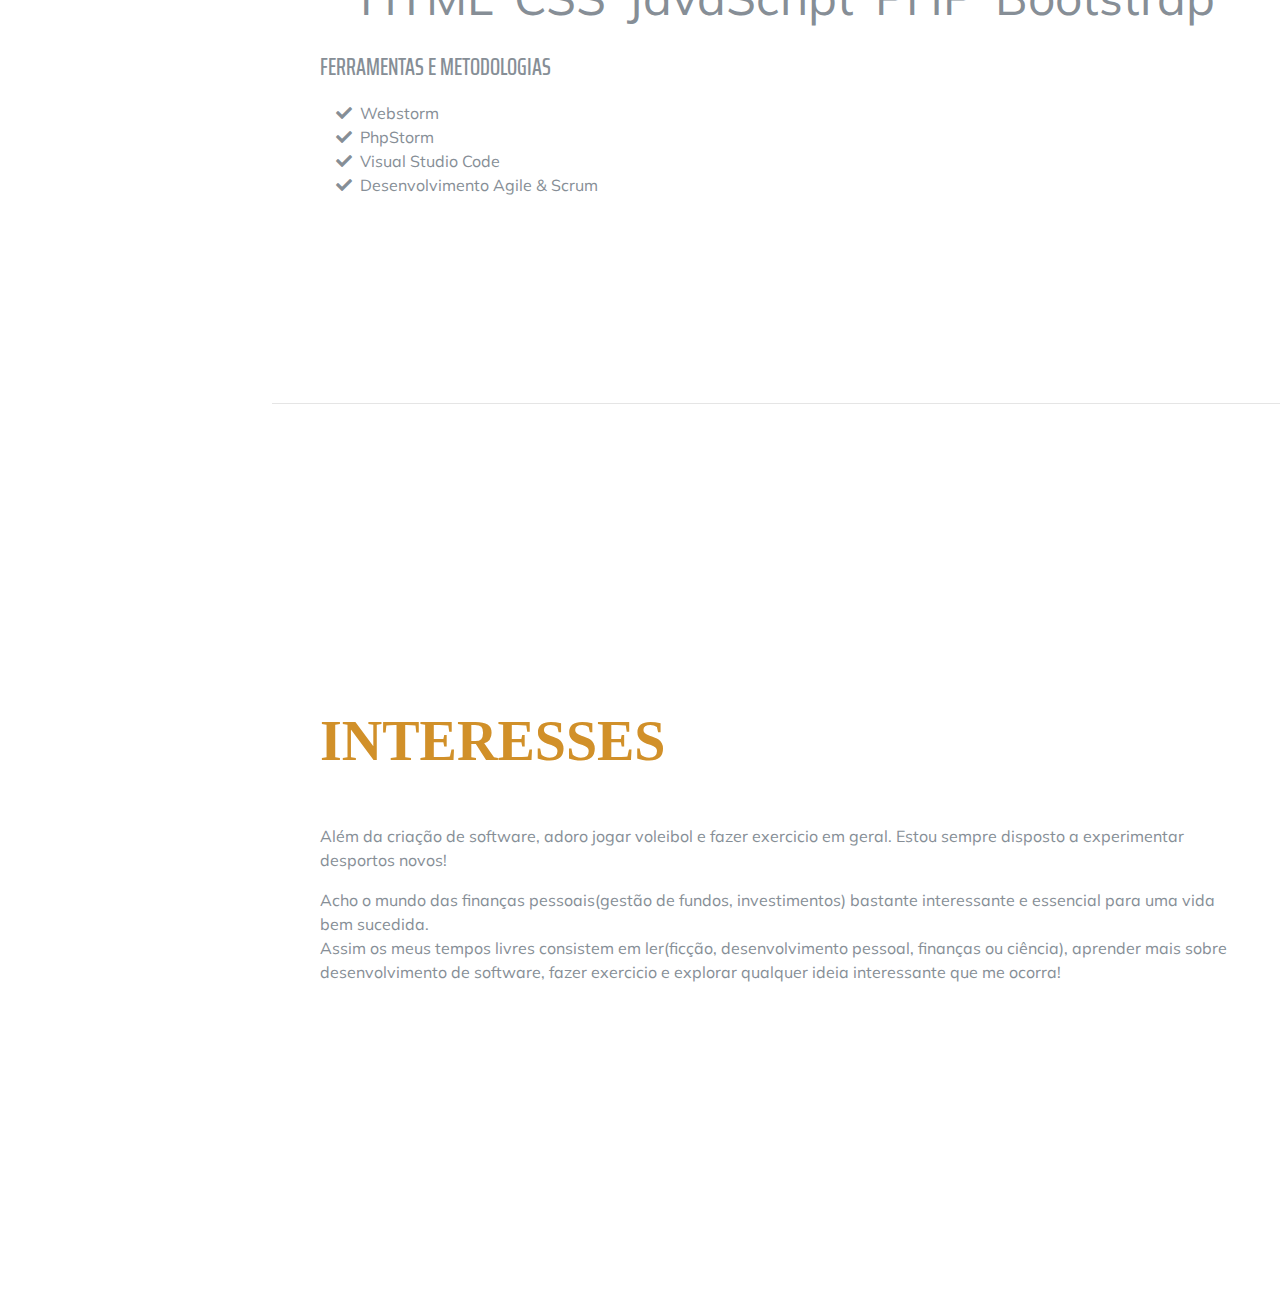
==== commit 981b2f95: "Merge branch 'master' of https://github.com/JoaoAPCasimiro/personalWebsite" ====
--- a/personalWebsite/index.html
+++ b/personalWebsite/index.html
@@ -149,6 +149,9 @@
             <div class="subheading mb-3">Ciências e tecnologia</div>
             <div class="subheading mb-3">Média final: 14</div>
           </div>
+          <div class="resume-date text-md-right">
+            <span class="text-primary">2013-2016</span>
+          </div>
         </div>
 
       </div>
@@ -159,7 +162,6 @@
     <section class="resume-section p-3 p-lg-5 d-flex align-items-center" id="skills">
       <div class="w-100">
         <h2 class="mb-5">Skills</h2>
-
 
         <ul class="list-inline dev-icons">
           <h5>Backend</h5>
